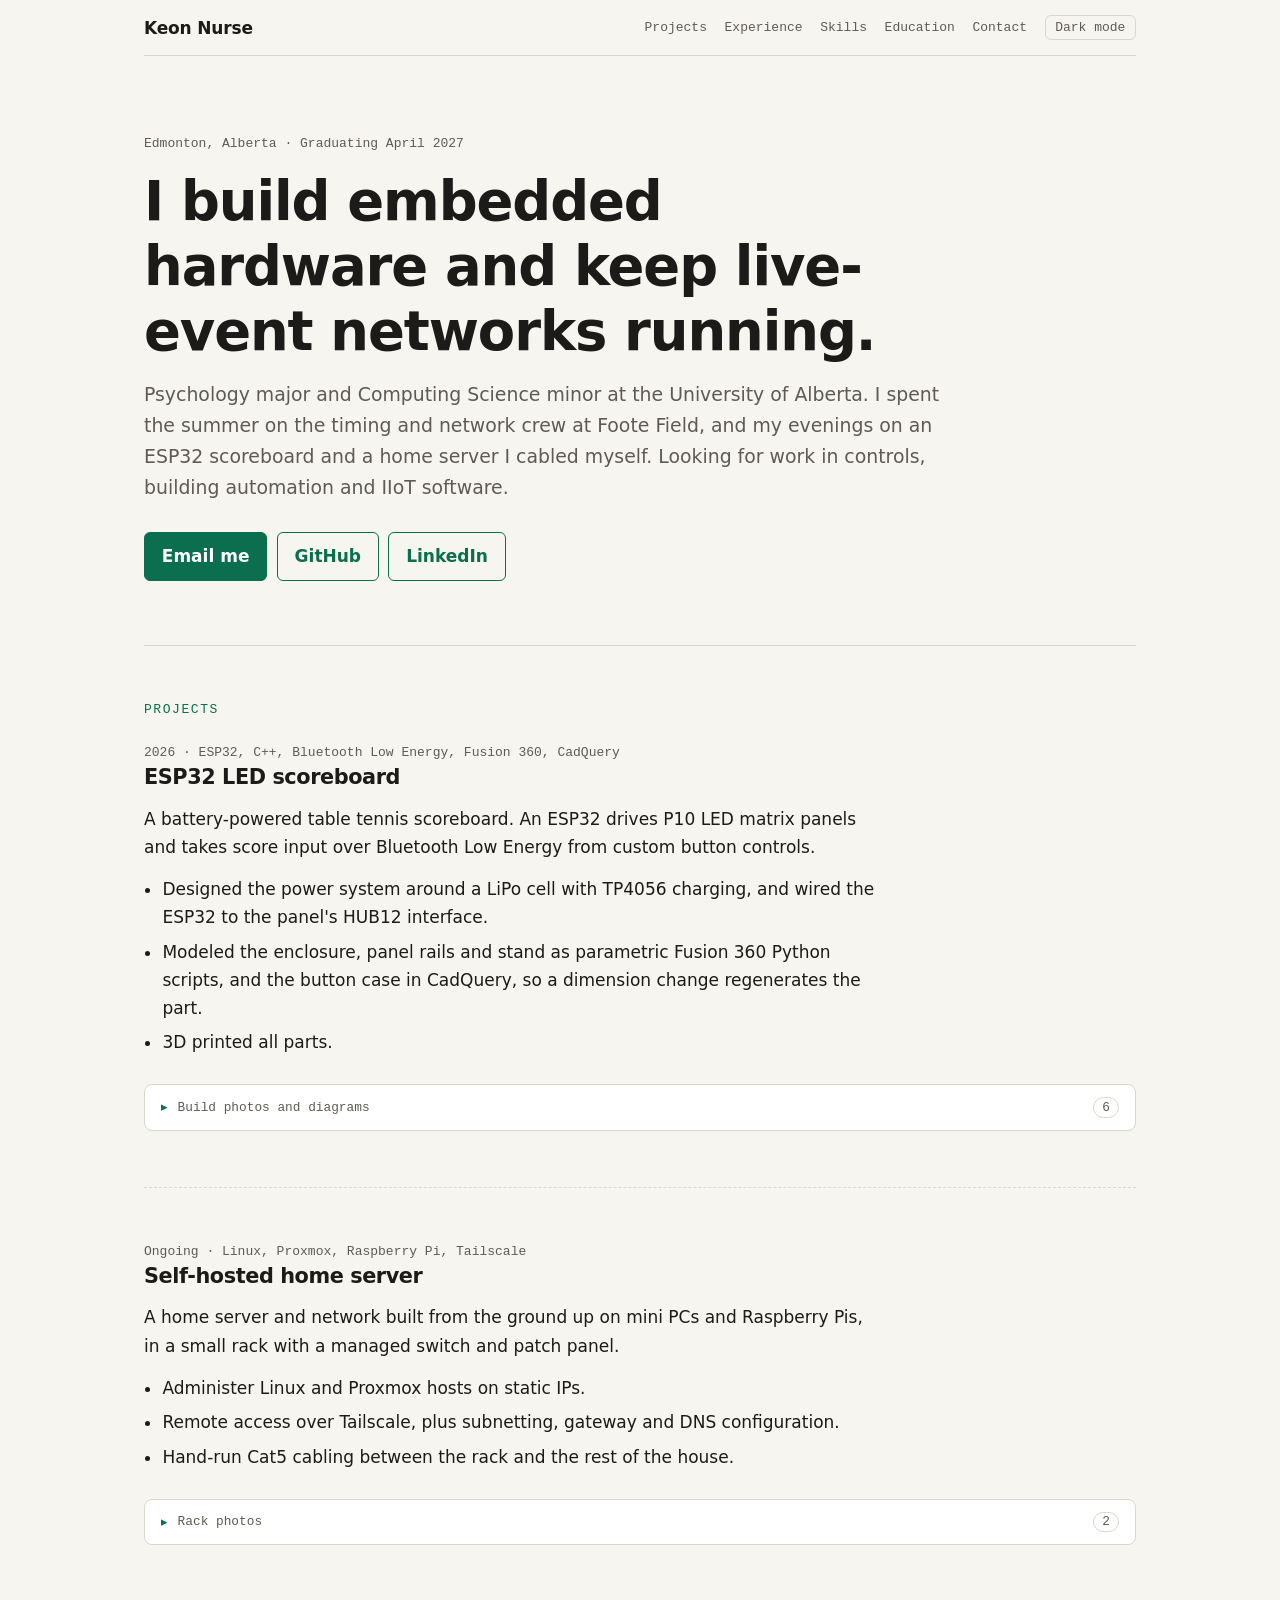
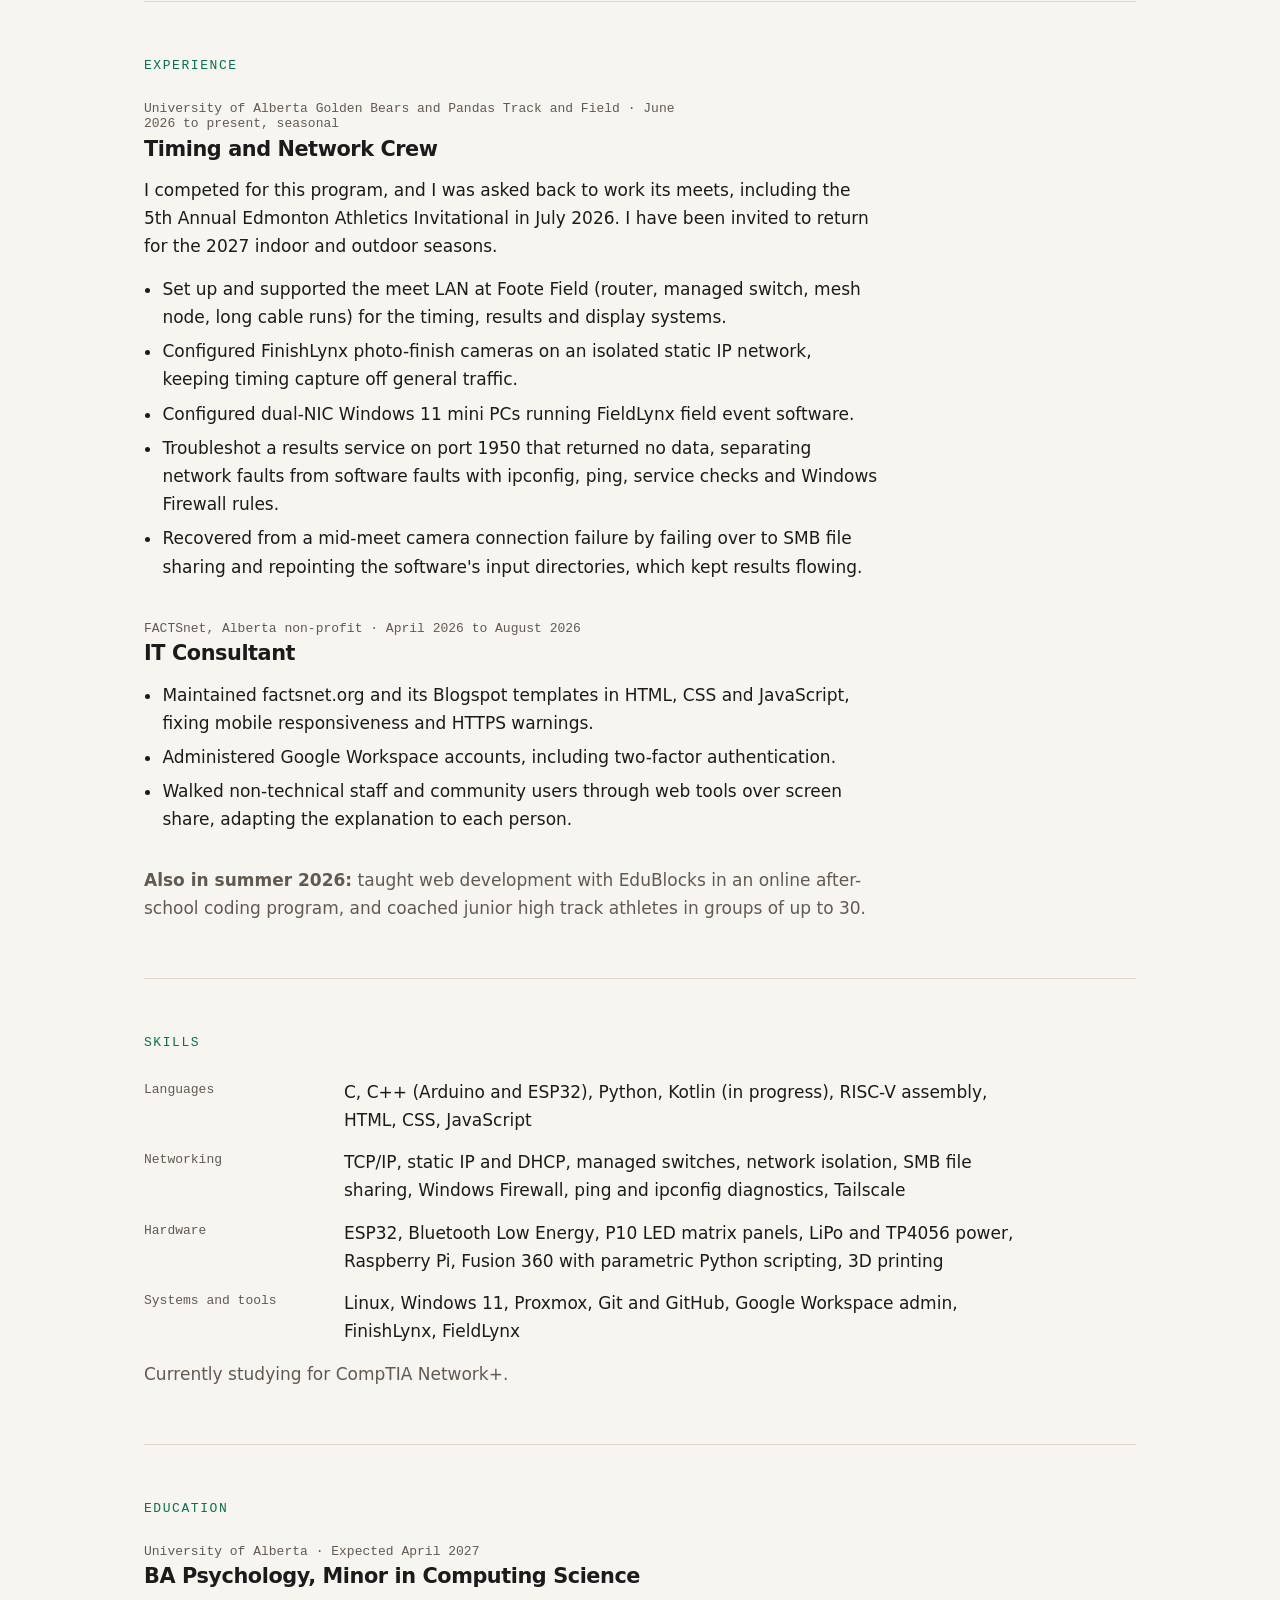
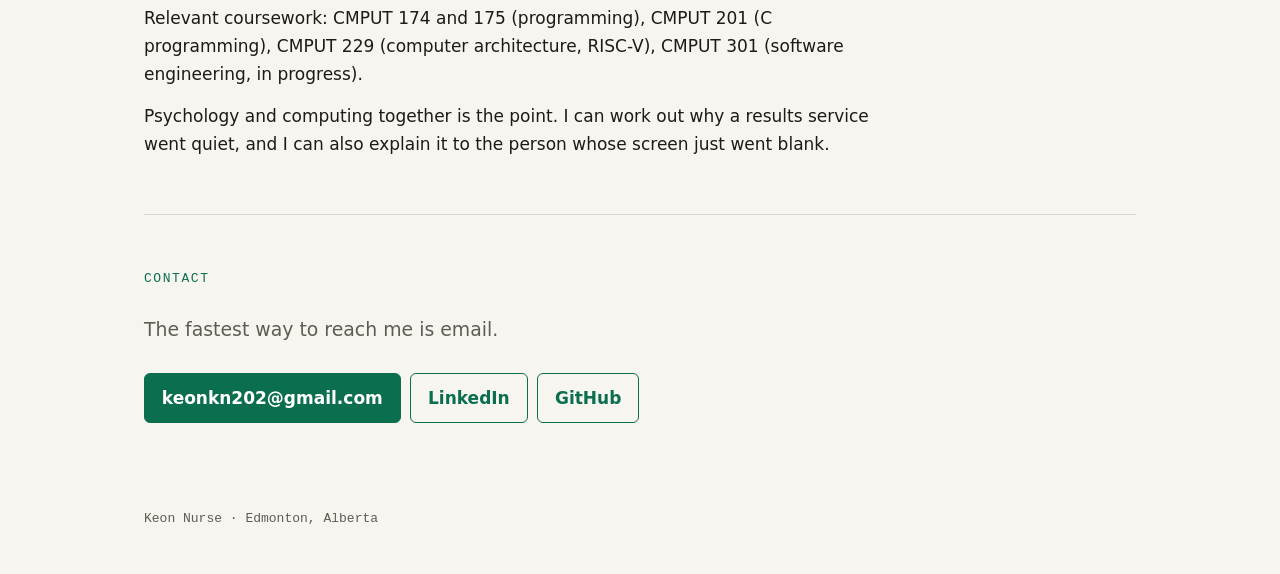
==== index.html @ 0e8ef592 "New style" ====
<!DOCTYPE html>
<html lang="en">
<head>
<meta charset="utf-8">
<meta name="viewport" content="width=device-width, initial-scale=1">
<title>Keon Nurse | Embedded hardware and networks</title>
<meta name="description" content="Keon Nurse, Psychology and Computing Science student at the University of Alberta. Embedded hardware, live-event networks, and a home server built from the cable up.">
<link rel="stylesheet" href="style.css">
<script src="script.js" defer></script>
</head>
<body>

<header class="top">
  <a class="brand" href="#home">Keon Nurse</a>
  <nav aria-label="Sections">
    <a href="#projects">Projects</a>
    <a href="#experience">Experience</a>
    <a href="#skills">Skills</a>
    <a href="#education">Education</a>
    <a href="#contact">Contact</a>
    <button id="theme" class="theme-toggle" type="button" hidden>Dark mode</button>
  </nav>
</header>

<main>

<section class="hero" id="home">
  <p class="eyebrow">Edmonton, Alberta · Graduating April 2027</p>
  <h1>I build embedded hardware and keep live-event networks running.</h1>
  <p class="lede">Psychology major and Computing Science minor at the University of Alberta. I spent the summer on the timing and network crew at Foote Field, and my evenings on an ESP32 scoreboard and a home server I cabled myself. Looking for work in controls, building automation and IIoT software.</p>
  <p class="actions">
    <a class="button" href="mailto:keonkn202@gmail.com">Email me</a>
    <a class="button ghost" href="https://github.com/Keonnurse">GitHub</a>
    <a class="button ghost" href="https://www.linkedin.com/in/keon-nurse-408076304/">LinkedIn</a>
  </p>
</section>

<section id="projects">
  <h2>Projects</h2>

  <article class="project">
    <div class="project-text">
      <p class="meta">2026 · ESP32, C++, Bluetooth Low Energy, Fusion 360, CadQuery</p>
      <h3>ESP32 LED scoreboard</h3>
      <p>A battery-powered table tennis scoreboard. An ESP32 drives P10 LED matrix panels and takes score input over Bluetooth Low Energy from custom button controls.</p>
      <ul>
        <li>Designed the power system around a LiPo cell with TP4056 charging, and wired the ESP32 to the panel's HUB12 interface.</li>
        <li>Modeled the enclosure, panel rails and stand as parametric Fusion 360 Python scripts, and the button case in CadQuery, so a dimension change regenerates the part.</li>
        <li>3D printed all parts.</li>
      </ul>
    </div>
    <details class="gallery">
      <summary>Build photos and diagrams <span class="count">6</span></summary>
      <div class="shots three">
        <figure>
          <img src="images/scoreboard-desk.jpg" alt="The finished scoreboard on a desk next to a player button" loading="lazy">
          <figcaption>On the desk with a player button</figcaption>
        </figure>
        <figure>
          <img src="images/scoreboard-panel-photo.jpg" alt="ESP32 wired to the back of the P10 panel in its printed frame" loading="lazy">
          <figcaption>ESP32 wired to the panel</figcaption>
        </figure>
        <figure>
          <img src="images/scoreboard-button-wiring.jpg" alt="Player button electronics: ESP32, TP4056 charger and LiPo cell" loading="lazy">
          <figcaption>Button electronics on the bench</figcaption>
        </figure>
        <figure>
          <img src="images/scoreboard-power-system.png" alt="Power diagram: USB-C into a TP4056 charger, LiPo cell, and ESP32" loading="lazy">
          <figcaption>Power system</figcaption>
        </figure>
        <figure>
          <img src="images/scoreboard-panel-wiring.png" alt="Pin map from the ESP32 dev board to the P10 panel's HUB12 pads" loading="lazy">
          <figcaption>ESP32 to panel pin map</figcaption>
        </figure>
        <figure>
          <img src="images/scoreboard-enclosure-cad.png" alt="Fusion 360 model of the scoreboard enclosure frame" loading="lazy">
          <figcaption>Enclosure frame in Fusion 360</figcaption>
        </figure>
      </div>
    </details>
  </article>

  <article class="project">
    <div class="project-text">
      <p class="meta">Ongoing · Linux, Proxmox, Raspberry Pi, Tailscale</p>
      <h3>Self-hosted home server</h3>
      <p>A home server and network built from the ground up on mini PCs and Raspberry Pis, in a small rack with a managed switch and patch panel.</p>
      <ul>
        <li>Administer Linux and Proxmox hosts on static IPs.</li>
        <li>Remote access over Tailscale, plus subnetting, gateway and DNS configuration.</li>
        <li>Hand-run Cat5 cabling between the rack and the rest of the house.</li>
      </ul>
    </div>
    <details class="gallery">
      <summary>Rack photos <span class="count">2</span></summary>
      <div class="shots two">
        <figure>
          <img src="images/homelab-rack-front.jpg" alt="Front of a small server rack with a patch panel, managed switch and mini PC, and a laptop on top showing Proxmox" loading="lazy">
          <figcaption>Front: patch panel, switch, mini PC</figcaption>
        </figure>
        <figure>
          <img src="images/homelab-rack-rear.jpg" alt="Rear of the rack showing the punched-down patch panel and cable runs" loading="lazy">
          <figcaption>Rear: punch-down and cable runs</figcaption>
        </figure>
      </div>
    </details>
  </article>
</section>

<section id="experience">
  <h2>Experience</h2>

  <article class="role">
    <header>
      <h3>Timing and Network Crew</h3>
      <p class="meta">University of Alberta Golden Bears and Pandas Track and Field · June 2026 to present, seasonal</p>
    </header>
    <p>I competed for this program, and I was asked back to work its meets, including the 5th Annual Edmonton Athletics Invitational in July 2026. I have been invited to return for the 2027 indoor and outdoor seasons.</p>
    <ul>
      <li>Set up and supported the meet LAN at Foote Field (router, managed switch, mesh node, long cable runs) for the timing, results and display systems.</li>
      <li>Configured FinishLynx photo-finish cameras on an isolated static IP network, keeping timing capture off general traffic.</li>
      <li>Configured dual-NIC Windows 11 mini PCs running FieldLynx field event software.</li>
      <li>Troubleshot a results service on port 1950 that returned no data, separating network faults from software faults with ipconfig, ping, service checks and Windows Firewall rules.</li>
      <li>Recovered from a mid-meet camera connection failure by failing over to SMB file sharing and repointing the software's input directories, which kept results flowing.</li>
    </ul>
  </article>

  <article class="role">
    <header>
      <h3>IT Consultant</h3>
      <p class="meta">FACTSnet, Alberta non-profit · April 2026 to August 2026</p>
    </header>
    <ul>
      <li>Maintained factsnet.org and its Blogspot templates in HTML, CSS and JavaScript, fixing mobile responsiveness and HTTPS warnings.</li>
      <li>Administered Google Workspace accounts, including two-factor authentication.</li>
      <li>Walked non-technical staff and community users through web tools over screen share, adapting the explanation to each person.</li>
    </ul>
  </article>

  <p class="also"><strong>Also in summer 2026:</strong> taught web development with EduBlocks in an online after-school coding program, and coached junior high track athletes in groups of up to 30.</p>
</section>

<section id="skills">
  <h2>Skills</h2>
  <dl class="skills">
    <dt>Languages</dt>
    <dd>C, C++ (Arduino and ESP32), Python, Kotlin (in progress), RISC-V assembly, HTML, CSS, JavaScript</dd>
    <dt>Networking</dt>
    <dd>TCP/IP, static IP and DHCP, managed switches, network isolation, SMB file sharing, Windows Firewall, ping and ipconfig diagnostics, Tailscale</dd>
    <dt>Hardware</dt>
    <dd>ESP32, Bluetooth Low Energy, P10 LED matrix panels, LiPo and TP4056 power, Raspberry Pi, Fusion 360 with parametric Python scripting, 3D printing</dd>
    <dt>Systems and tools</dt>
    <dd>Linux, Windows 11, Proxmox, Git and GitHub, Google Workspace admin, FinishLynx, FieldLynx</dd>
  </dl>
  <p class="note">Currently studying for CompTIA Network+.</p>
</section>

<section id="education">
  <h2>Education</h2>
  <article class="role">
    <header>
      <h3>BA Psychology, Minor in Computing Science</h3>
      <p class="meta">University of Alberta · Expected April 2027</p>
    </header>
    <p>Relevant coursework: CMPUT 174 and 175 (programming), CMPUT 201 (C programming), CMPUT 229 (computer architecture, RISC-V), CMPUT 301 (software engineering, in progress).</p>
    <p>Psychology and computing together is the point. I can work out why a results service went quiet, and I can also explain it to the person whose screen just went blank.</p>
  </article>
</section>

<section id="contact">
  <h2>Contact</h2>
  <p class="lede">The fastest way to reach me is email.</p>
  <p class="actions">
    <a class="button" href="mailto:keonkn202@gmail.com">keonkn202@gmail.com</a>
    <a class="button ghost" href="https://www.linkedin.com/in/keon-nurse-408076304/">LinkedIn</a>
    <a class="button ghost" href="https://github.com/Keonnurse">GitHub</a>
  </p>
</section>

</main>

<footer>
  <p>Keon Nurse · Edmonton, Alberta</p>
</footer>

<dialog id="zoom" aria-label="Enlarged image">
  <img src="" alt="">
  <form method="dialog"><button>Close</button></form>
</dialog>

</body>
</html>
---- style.css ----
/* Keon Nurse, personal site. One page, no build step, no JavaScript. */

:root {
  --bg: #f7f5f0;
  --surface: #ffffff;
  --text: #1c1b19;
  --muted: #5f5b53;
  --line: #dcd7cc;
  --accent: #0b6e4f;      /* LED green, darkened for contrast on light */
  --accent-text: #ffffff;
  --mono: ui-monospace, "Cascadia Code", "SF Mono", Menlo, Consolas, monospace;
  --sans: system-ui, -apple-system, "Segoe UI", Roboto, Helvetica, Arial, sans-serif;
  --measure: 68ch;
}

/* Dark values. Used when the system is dark, unless the visitor chose light with the toggle. */
@media (prefers-color-scheme: dark) {
  :root:not([data-theme="light"]) {
    --bg: #121412;
    --surface: #1b1e1b;
    --text: #ecebe6;
    --muted: #a5a39b;
    --line: #2e322e;
    --accent: #4ade80;
    --accent-text: #08130c;
  }
}
/* Same values again, for a visitor who chose dark on a light system. */
:root[data-theme="dark"] {
  --bg: #121412;
  --surface: #1b1e1b;
  --text: #ecebe6;
  --muted: #a5a39b;
  --line: #2e322e;
  --accent: #4ade80;
  --accent-text: #08130c;
}

* { box-sizing: border-box; }

html { scroll-behavior: smooth; scroll-padding-top: 4.5rem; }

body {
  margin: 0;
  background: var(--bg);
  color: var(--text);
  font: 1.0625rem/1.65 var(--sans);
  -webkit-text-size-adjust: 100%;
}

main, .top, footer {
  width: min(100% - 2.5rem, 62rem);
  margin-inline: auto;
}

a { color: var(--accent); text-underline-offset: 0.18em; }
a:focus-visible { outline: 2px solid var(--accent); outline-offset: 3px; border-radius: 3px; }

/* Top bar */
.top {
  position: sticky;
  top: 0;
  z-index: 10;
  display: flex;
  flex-wrap: wrap;
  align-items: center;
  justify-content: space-between;
  gap: 0.5rem 1.5rem;
  padding: 0.85rem 0;
  background: var(--bg);
  border-bottom: 1px solid var(--line);
}
.brand { font-weight: 700; color: var(--text); text-decoration: none; letter-spacing: -0.01em; }
.top nav { display: flex; flex-wrap: wrap; gap: 0.25rem 1.1rem; }
.top nav a { font: 0.8125rem var(--mono); color: var(--muted); text-decoration: none; }
.top nav a:hover, .top nav a[aria-current="true"] { color: var(--accent); }
.top nav { align-items: center; }
.theme-toggle {
  font: 0.8125rem var(--mono);
  color: var(--muted);
  background: transparent;
  border: 1px solid var(--line);
  border-radius: 6px;
  padding: 0.25rem 0.6rem;
  cursor: pointer;
}
.theme-toggle:hover { color: var(--accent); border-color: var(--accent); }
.theme-toggle:focus-visible { outline: 2px solid var(--accent); outline-offset: 3px; }

/* Sections */
section { padding: 3.5rem 0; border-bottom: 1px solid var(--line); }
section:last-of-type { border-bottom: 0; }

h1, h2, h3 { line-height: 1.2; letter-spacing: -0.02em; margin: 0; text-wrap: balance; }
h1 { font-size: clamp(2rem, 5.2vw, 3.4rem); max-width: 20ch; }
h2 {
  font: 0.8125rem var(--mono);
  text-transform: uppercase;
  letter-spacing: 0.12em;
  color: var(--accent);
  margin-bottom: 1.75rem;
}
h3 { font-size: 1.3rem; }

p, ul, dl { margin: 0.9rem 0 0; max-width: var(--measure); }
ul { padding-left: 1.15rem; }
li + li { margin-top: 0.4rem; }

.eyebrow, .meta { font: 0.8125rem var(--mono); color: var(--muted); }
.eyebrow { margin: 0 0 1.1rem; }
.meta { margin: 0 0 0.35rem; }
.lede { font-size: 1.18rem; color: var(--muted); }
.note, .also { color: var(--muted); }
.also { margin-top: 2rem; }

.hero { padding: 5rem 0 4rem; }

/* Buttons */
.actions { display: flex; flex-wrap: wrap; gap: 0.6rem; margin-top: 1.75rem; max-width: none; }
.button {
  display: inline-block;
  padding: 0.6rem 1.05rem;
  border: 1px solid var(--accent);
  border-radius: 6px;
  background: var(--accent);
  color: var(--accent-text);
  font-weight: 600;
  text-decoration: none;
  overflow-wrap: anywhere;
}
.button.ghost { background: transparent; color: var(--accent); }
.button:hover { filter: brightness(1.08); }

/* Projects */
.project + .project { margin-top: 3.5rem; padding-top: 3.5rem; border-top: 1px dashed var(--line); }
.shots { display: grid; gap: 1rem; margin-top: 1.75rem; }
.shots.three { grid-template-columns: repeat(auto-fit, minmax(15rem, 1fr)); }
.shots.two { grid-template-columns: repeat(auto-fit, minmax(14rem, 22rem)); }
figure {
  margin: 0;
  background: var(--surface);
  border: 1px solid var(--line);
  border-radius: 8px;
  overflow: hidden;
}
figure img { display: block; width: 100%; height: 15rem; object-fit: cover; background: #17181c; }
.shots.three figure img { object-fit: contain; }
.shots.two figure img { height: 26rem; }
figcaption { padding: 0.55rem 0.8rem; font: 0.78rem var(--mono); color: var(--muted); border-top: 1px solid var(--line); }

/* Click to enlarge, only when script.js is running */
.js .shots img { cursor: zoom-in; }
.js .shots img:focus-visible { outline: 2px solid var(--accent); outline-offset: -2px; }
#zoom {
  border: 0;
  padding: 0;
  background: transparent;
  max-width: min(96vw, 72rem);
  max-height: 94vh;
}
#zoom::backdrop { background: rgb(0 0 0 / 0.82); }
#zoom img { display: block; max-width: 100%; max-height: 84vh; margin-inline: auto; border-radius: 6px; }
#zoom form { text-align: center; margin-top: 0.75rem; }
#zoom button {
  font: 0.8125rem var(--mono);
  color: #fff;
  background: transparent;
  border: 1px solid #ffffff80;
  border-radius: 6px;
  padding: 0.4rem 0.9rem;
  cursor: pointer;
}

/* Experience and education */
.role + .role { margin-top: 2.5rem; }
.role header { display: flex; flex-direction: column-reverse; }

/* Skills */
.skills { display: grid; grid-template-columns: minmax(8rem, 11rem) 1fr; gap: 0.9rem 1.5rem; max-width: 56rem; }
.skills dt { font: 0.8125rem/1.9 var(--mono); color: var(--muted); }
.skills dd { margin: 0; }

footer { padding: 2rem 0 3rem; color: var(--muted); font: 0.8125rem var(--mono); }
footer p { margin: 0; }

@media (max-width: 34rem) {
  .skills { grid-template-columns: 1fr; gap: 0.15rem; }
  .skills dd { margin-bottom: 0.9rem; }
  .hero { padding: 3rem 0 2.5rem; }
  .shots.two figure img { height: 20rem; }
}

@media (prefers-reduced-motion: reduce) {
  html { scroll-behavior: auto; }
}

/* Printing gives a plain resume */
@media print {
  :root { --bg: #fff; --surface: #fff; --text: #000; --muted: #333; --line: #bbb; --accent: #000; }
  .top nav, .actions, .shots, #zoom { display: none; }
  .top { position: static; border: 0; }
  section, .hero { padding: 1rem 0; }
  body { font-size: 10.5pt; }
}
/* Collapsible photo galleries */
.gallery { margin-top: 1.75rem; border: 1px solid var(--line); border-radius: 8px; background: var(--surface); }
.gallery > summary {
  display: flex; align-items: center; gap: 0.6rem;
  padding: 0.75rem 1rem; cursor: pointer; list-style: none;
  font: 0.8rem var(--mono); color: var(--muted);
}
.gallery > summary::-webkit-details-marker { display: none; }
.gallery > summary::before { content: "▸"; color: var(--accent); transition: transform 0.2s; }
.gallery[open] > summary::before { transform: rotate(90deg); }
.gallery > summary:hover { color: var(--text); }
.gallery .count { margin-left: auto; padding: 0.1rem 0.5rem; border: 1px solid var(--line); border-radius: 999px; }
.gallery .shots { margin-top: 0; padding: 0 1rem 1rem; }
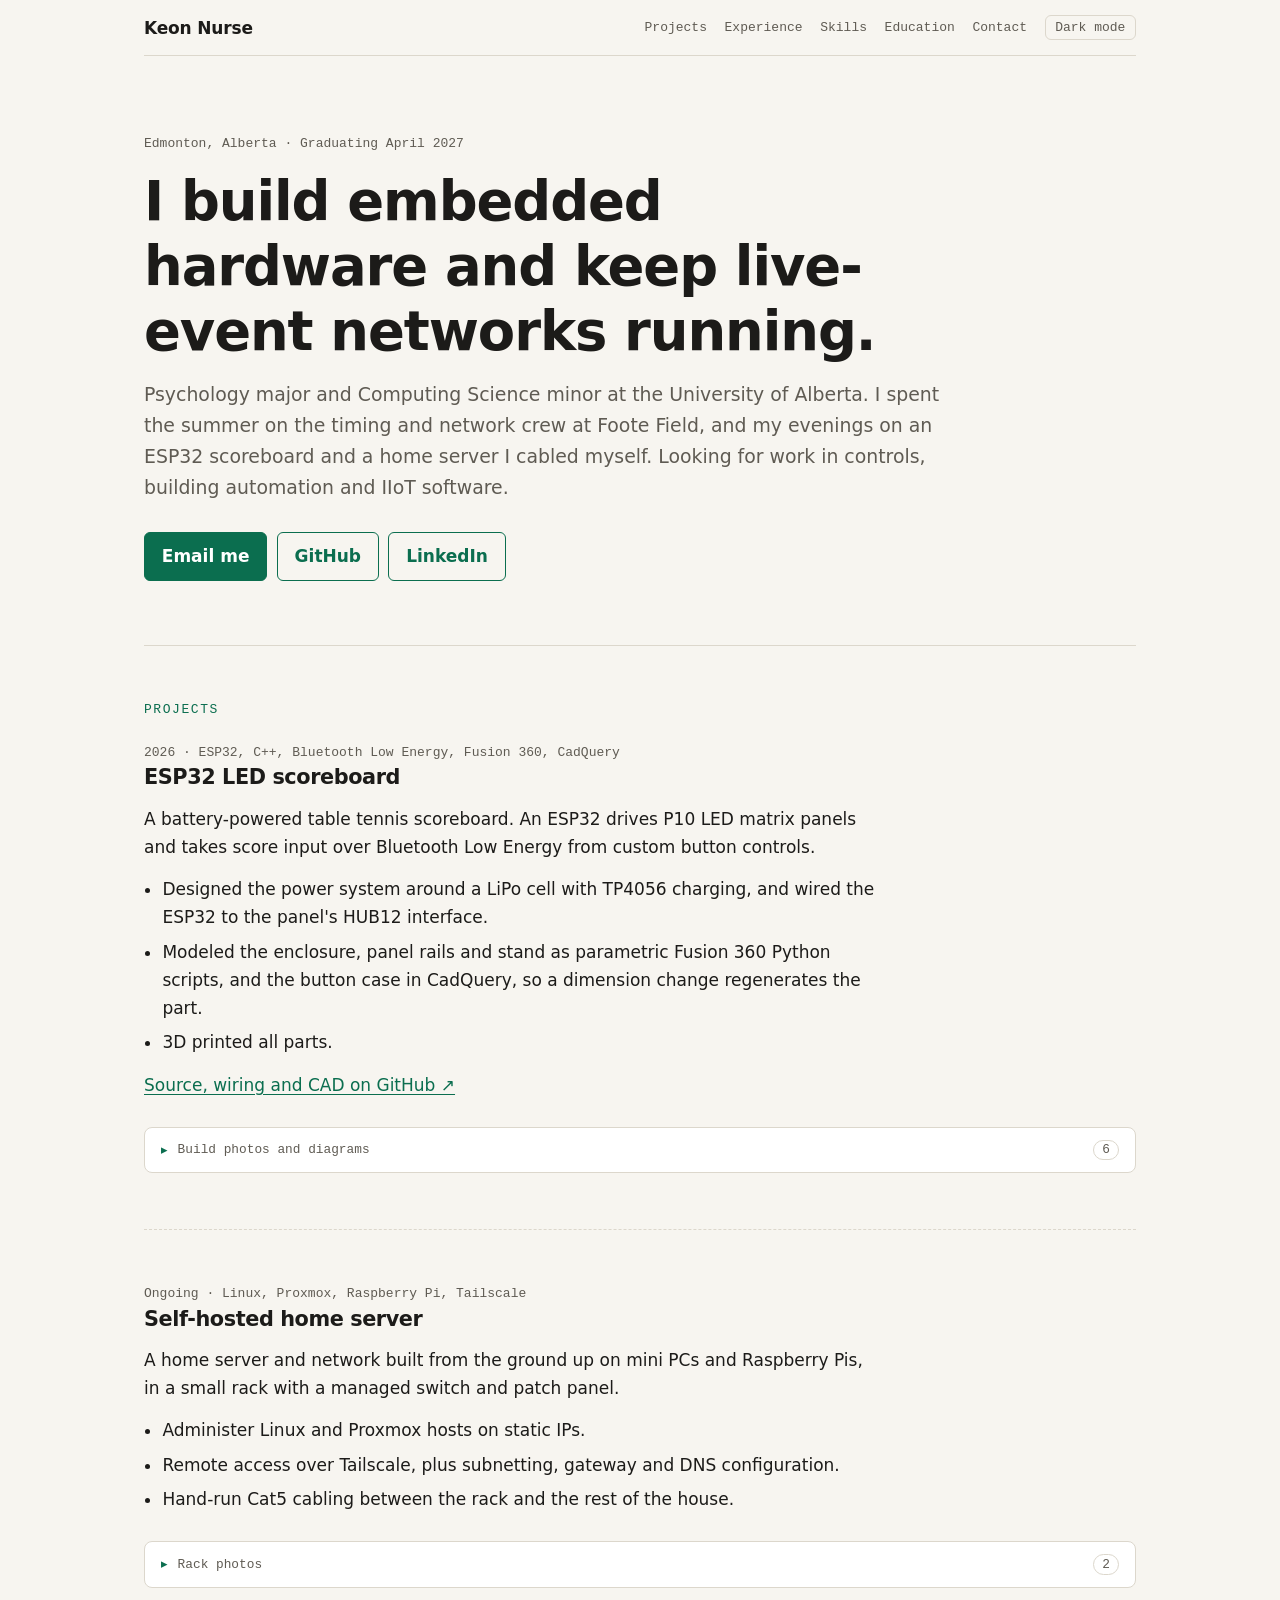
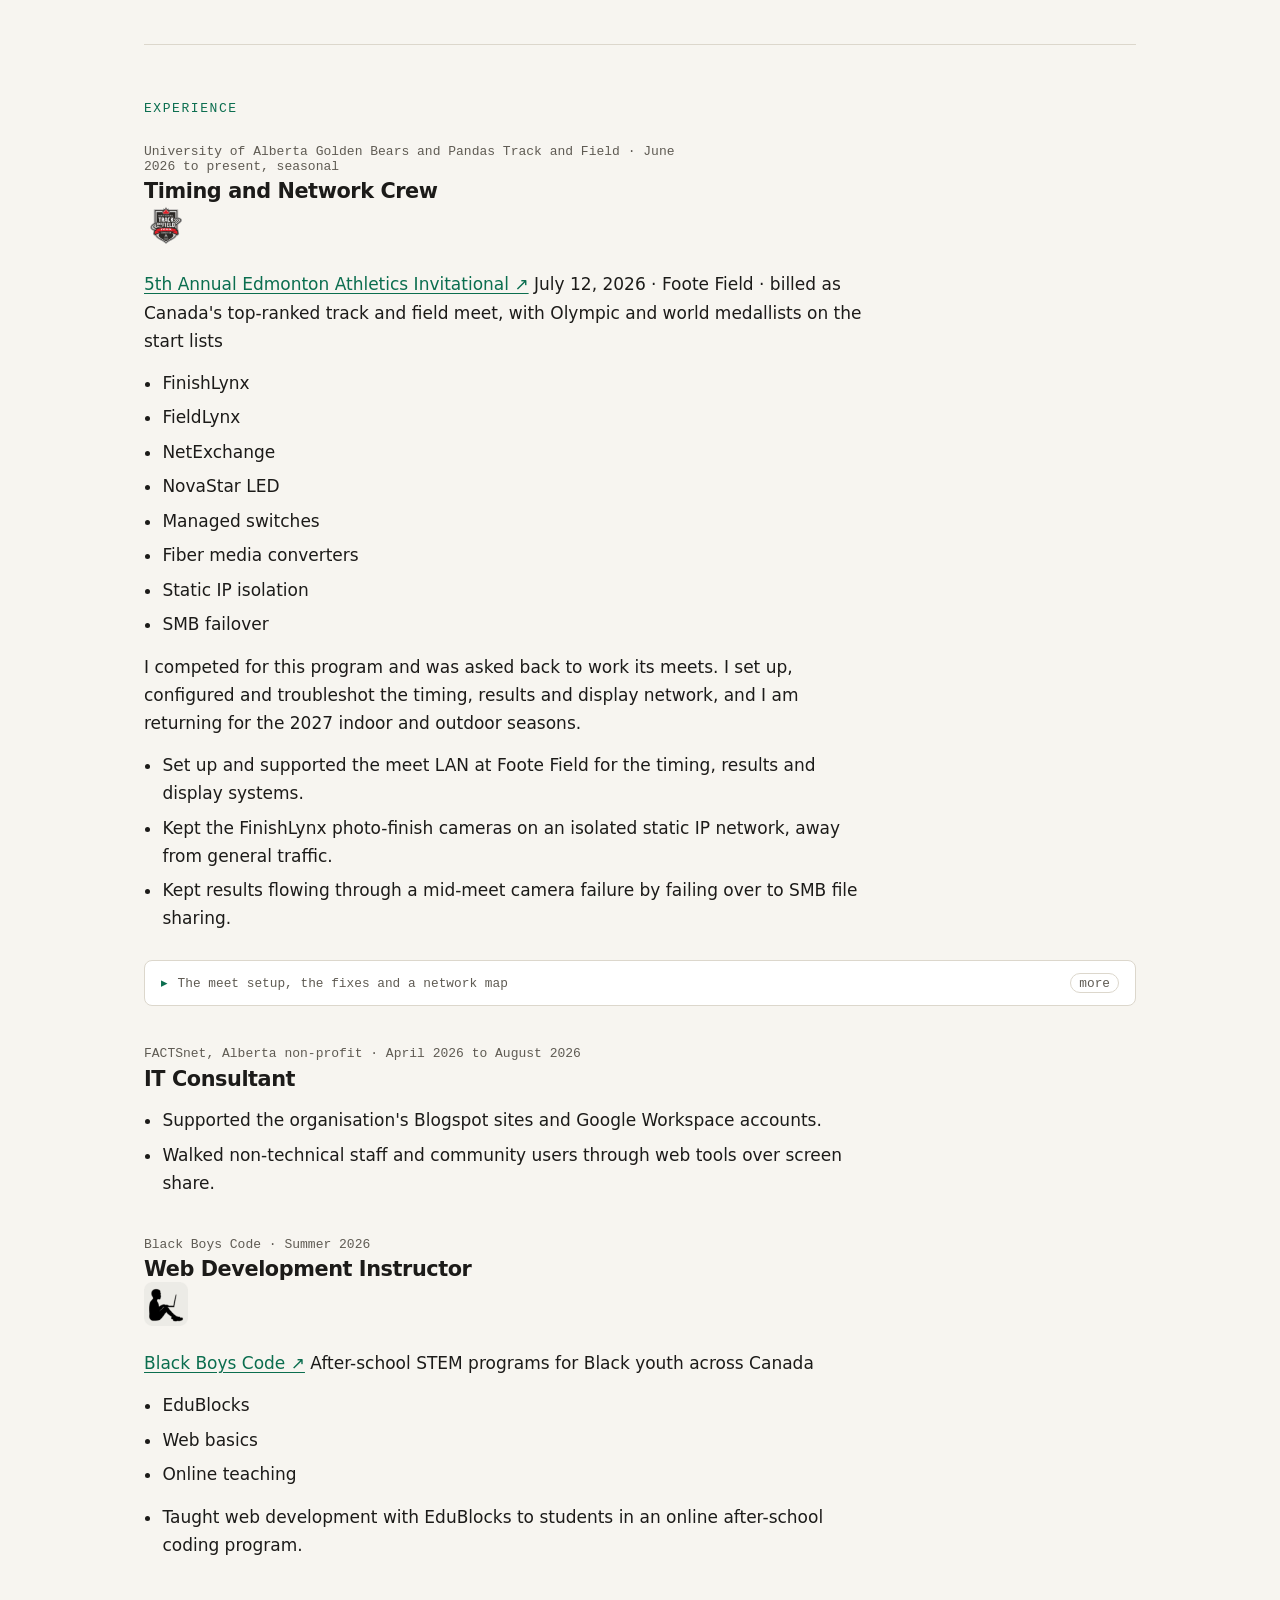
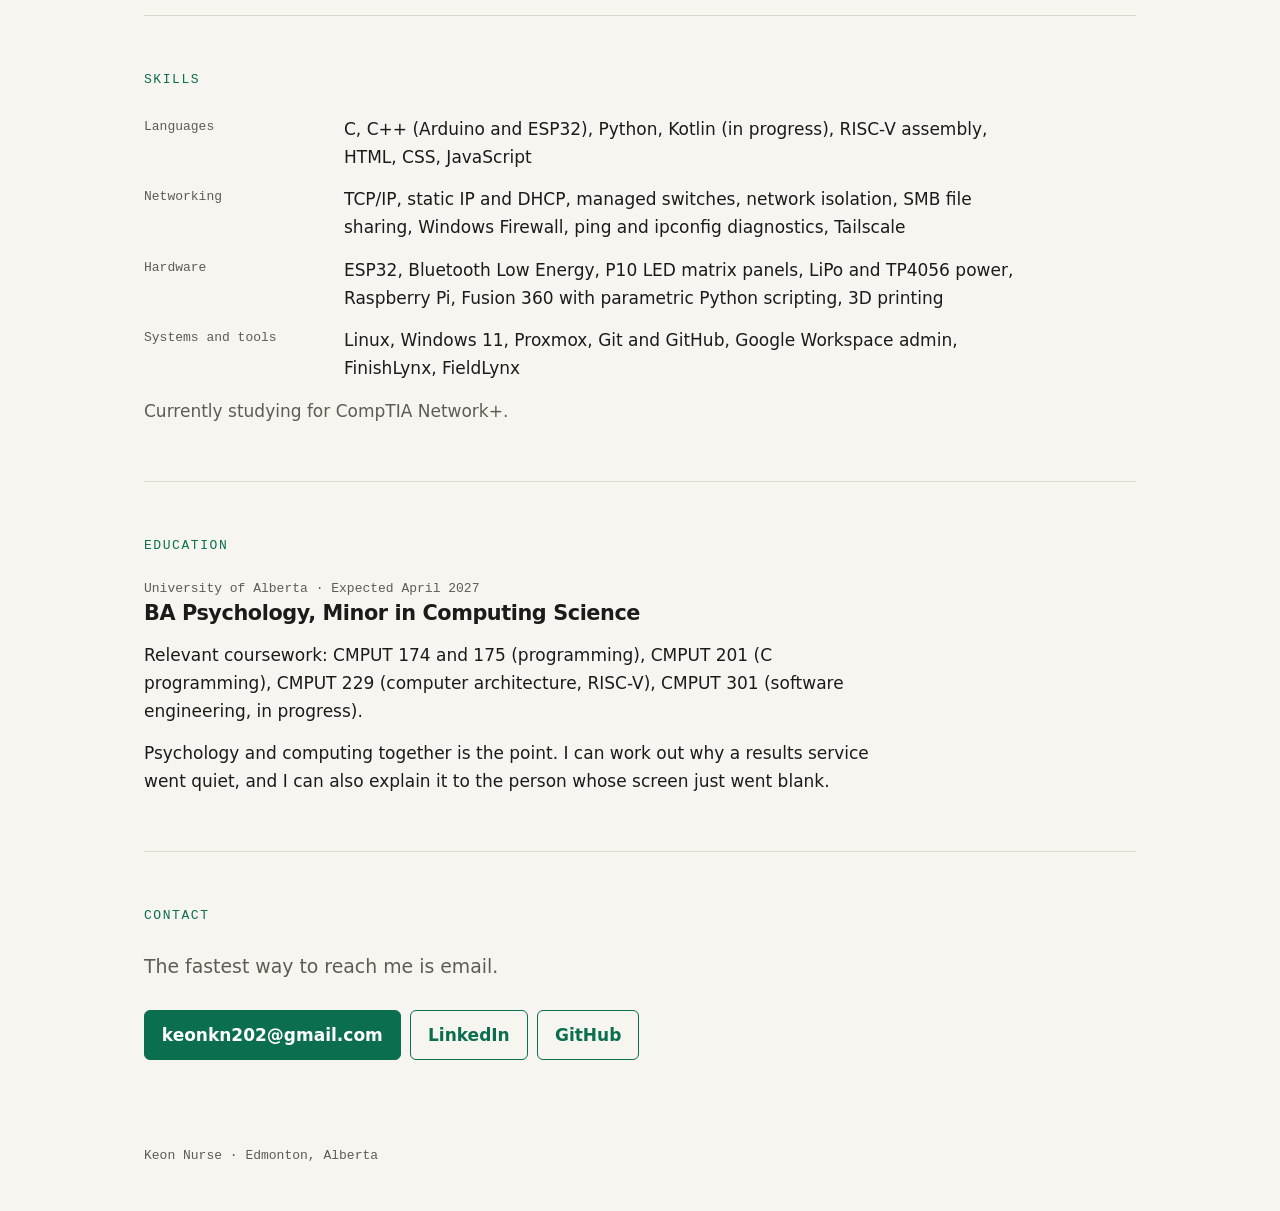
==== commit 3850ffc7: "Edit experience" ====
--- a/index.html
+++ b/index.html
@@ -48,6 +48,7 @@
         <li>Modeled the enclosure, panel rails and stand as parametric Fusion 360 Python scripts, and the button case in CadQuery, so a dimension change regenerates the part.</li>
         <li>3D printed all parts.</li>
       </ul>
+      <p class="links"><a href="https://github.com/Keonnurse/esp32-wireless-scoreboard" target="_blank" rel="noopener">Source, wiring and CAD on GitHub ↗</a></p>
     </div>
     <details class="gallery">
       <summary>Build photos and diagrams <span class="count">6</span></summary>
@@ -115,14 +116,39 @@
       <h3>Timing and Network Crew</h3>
       <p class="meta">University of Alberta Golden Bears and Pandas Track and Field · June 2026 to present, seasonal</p>
     </header>
-    <p>I competed for this program, and I was asked back to work its meets, including the 5th Annual Edmonton Athletics Invitational in July 2026. I have been invited to return for the 2027 indoor and outdoor seasons.</p>
+    <div class="event">
+      <img src="images/logo-edmonton-invitational.png" alt="" width="44" height="44">
+      <p><a href="https://yegtrackandfield.com/" target="_blank" rel="noopener">5th Annual Edmonton Athletics Invitational ↗</a>
+      <span>July 12, 2026 · Foote Field · billed as Canada's top-ranked track and field meet, with Olympic and world medallists on the start lists</span></p>
+    </div>
+    <ul class="chips" aria-label="Hands-on with">
+      <li>FinishLynx</li><li>FieldLynx</li><li>NetExchange</li><li>NovaStar LED</li><li>Managed switches</li><li>Fiber media converters</li><li>Static IP isolation</li><li>SMB failover</li>
+    </ul>
+    <p>I competed for this program and was asked back to work its meets. I set up, configured and troubleshot the timing, results and display network, and I am returning for the 2027 indoor and outdoor seasons.</p>
     <ul>
-      <li>Set up and supported the meet LAN at Foote Field (router, managed switch, mesh node, long cable runs) for the timing, results and display systems.</li>
-      <li>Configured FinishLynx photo-finish cameras on an isolated static IP network, keeping timing capture off general traffic.</li>
-      <li>Configured dual-NIC Windows 11 mini PCs running FieldLynx field event software.</li>
-      <li>Troubleshot a results service on port 1950 that returned no data, separating network faults from software faults with ipconfig, ping, service checks and Windows Firewall rules.</li>
-      <li>Recovered from a mid-meet camera connection failure by failing over to SMB file sharing and repointing the software's input directories, which kept results flowing.</li>
-    </ul>
+      <li>Set up and supported the meet LAN at Foote Field for the timing, results and display systems.</li>
+      <li>Kept the FinishLynx photo-finish cameras on an isolated static IP network, away from general traffic.</li>
+      <li>Kept results flowing through a mid-meet camera failure by failing over to SMB file sharing.</li>
+    </ul>
+    <details class="gallery">
+      <summary>The meet setup, the fixes and a network map <span class="count">more</span></summary>
+      <div class="more">
+        <ul>
+          <li>Configured dual-NIC Windows 11 mini PCs and tablets running FieldLynx for the field events.</li>
+          <li>Supported the NetExchange results pipeline that feeds the NovaStar LED scoreboard and live online results.</li>
+          <li>A results service on port 1950 returned no data. I split network faults from software faults with ipconfig, ping, service checks and Windows Firewall rules.</li>
+          <li>Cameras dropped mid-meet on a suspected address conflict. I failed over to a shared folder over SMB and repointed the software's input directories, so results kept flowing.</li>
+          <li>Traced an LED board power failure to an undersized supply and replaced it with a higher-wattage unit.</li>
+          <li>Wrote the crew's IT reference knowledge base, now on version 4, so every meet is repeatable.</li>
+        </ul>
+        <div class="shots one">
+          <figure>
+            <img src="images/meet-network-topology.png" alt="Simplified meet network: isolated photo-finish cameras and timing PC, field event stations on venue Wi-Fi, venue switching, results hub feeding the LED scoreboard, router feeding live online results" loading="lazy">
+            <figcaption>Simplified meet network, no addresses shown</figcaption>
+          </figure>
+        </div>
+      </div>
+    </details>
   </article>
 
   <article class="role">
@@ -131,13 +157,28 @@
       <p class="meta">FACTSnet, Alberta non-profit · April 2026 to August 2026</p>
     </header>
     <ul>
-      <li>Maintained factsnet.org and its Blogspot templates in HTML, CSS and JavaScript, fixing mobile responsiveness and HTTPS warnings.</li>
-      <li>Administered Google Workspace accounts, including two-factor authentication.</li>
-      <li>Walked non-technical staff and community users through web tools over screen share, adapting the explanation to each person.</li>
-    </ul>
-  </article>
-
-  <p class="also"><strong>Also in summer 2026:</strong> taught web development with EduBlocks in an online after-school coding program, and coached junior high track athletes in groups of up to 30.</p>
+      <li>Supported the organisation's Blogspot sites and Google Workspace accounts.</li>
+      <li>Walked non-technical staff and community users through web tools over screen share.</li>
+    </ul>
+  </article>
+
+  <article class="role">
+    <header>
+      <h3>Web Development Instructor</h3>
+      <p class="meta">Black Boys Code · Summer 2026</p>
+    </header>
+    <div class="event">
+      <img src="images/logo-black-boys-code.png" alt="" width="44" height="44">
+      <p><a href="https://blackboyscode.ca/" target="_blank" rel="noopener">Black Boys Code ↗</a>
+      <span>After-school STEM programs for Black youth across Canada</span></p>
+    </div>
+    <ul class="chips" aria-label="Hands-on with">
+      <li>EduBlocks</li><li>Web basics</li><li>Online teaching</li>
+    </ul>
+    <ul>
+      <li>Taught web development with EduBlocks to students in an online after-school coding program.</li>
+    </ul>
+  </article>
 </section>
 
 <section id="skills">
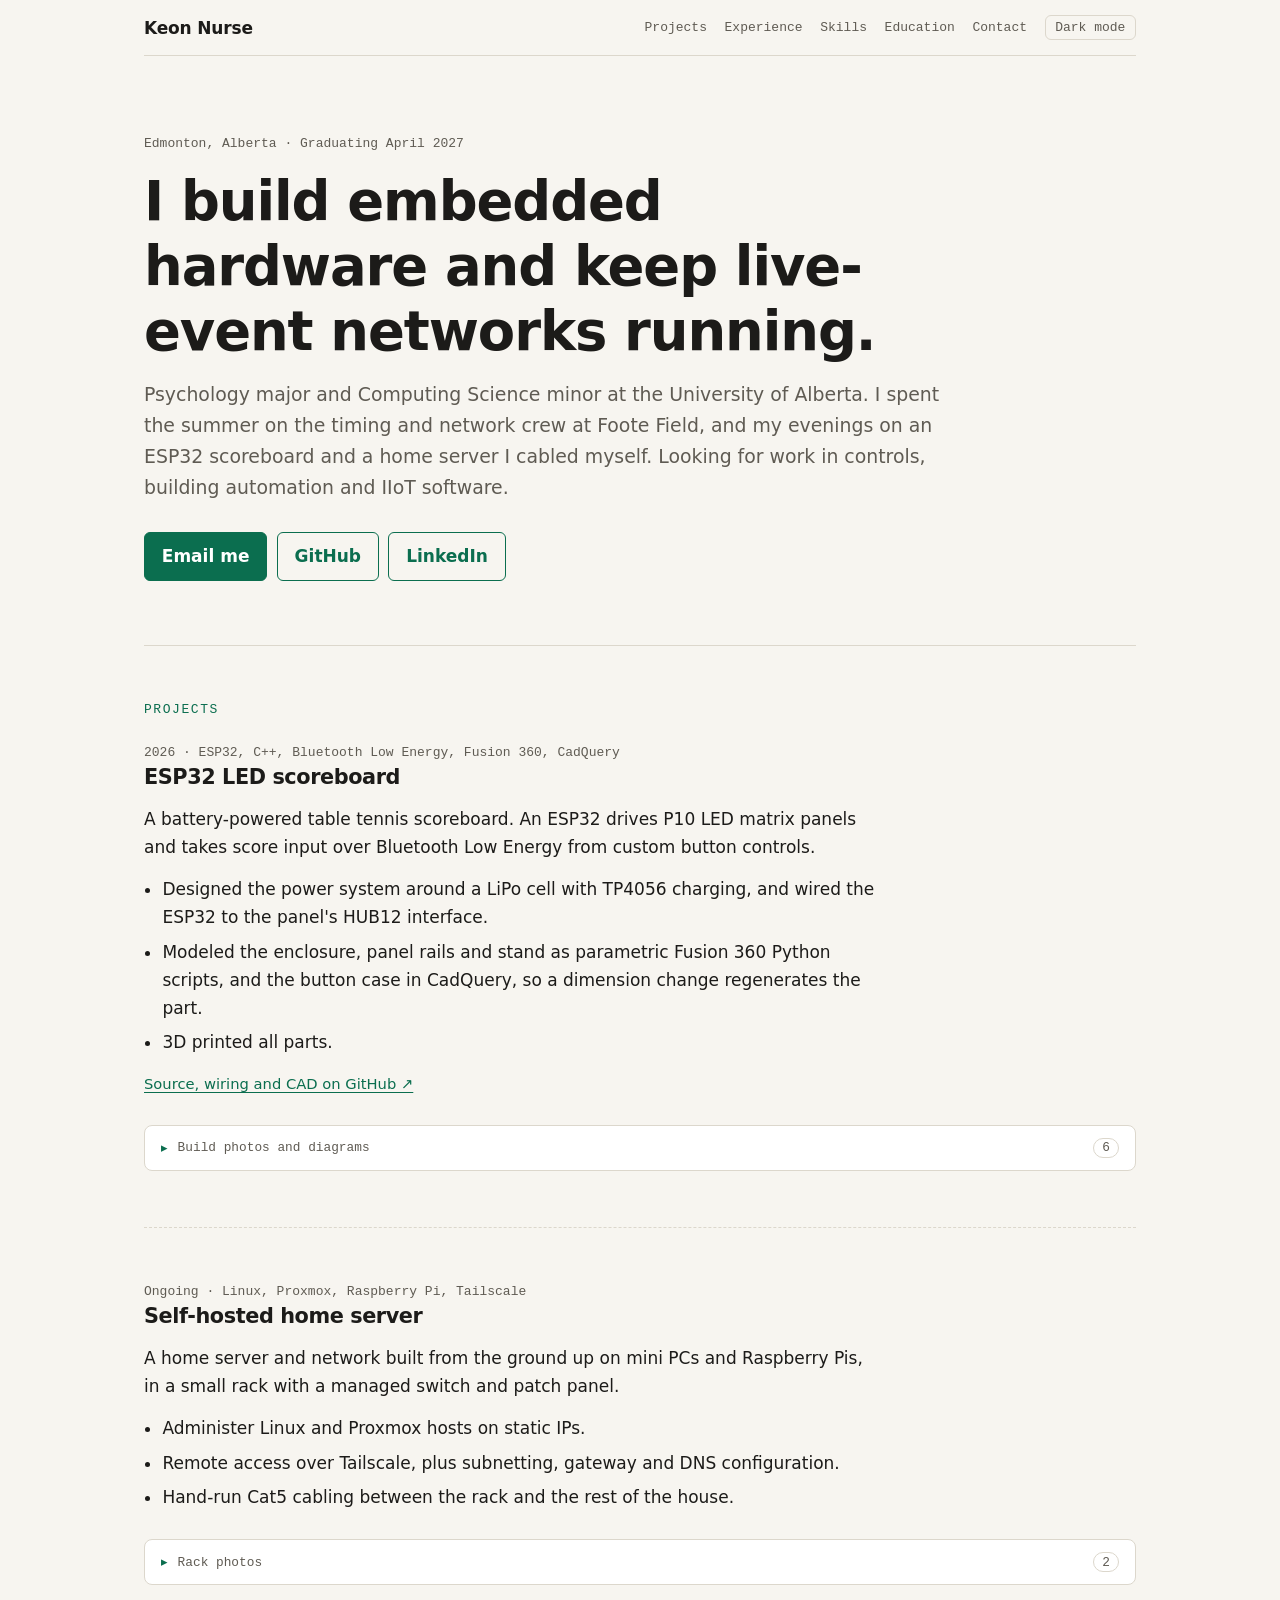
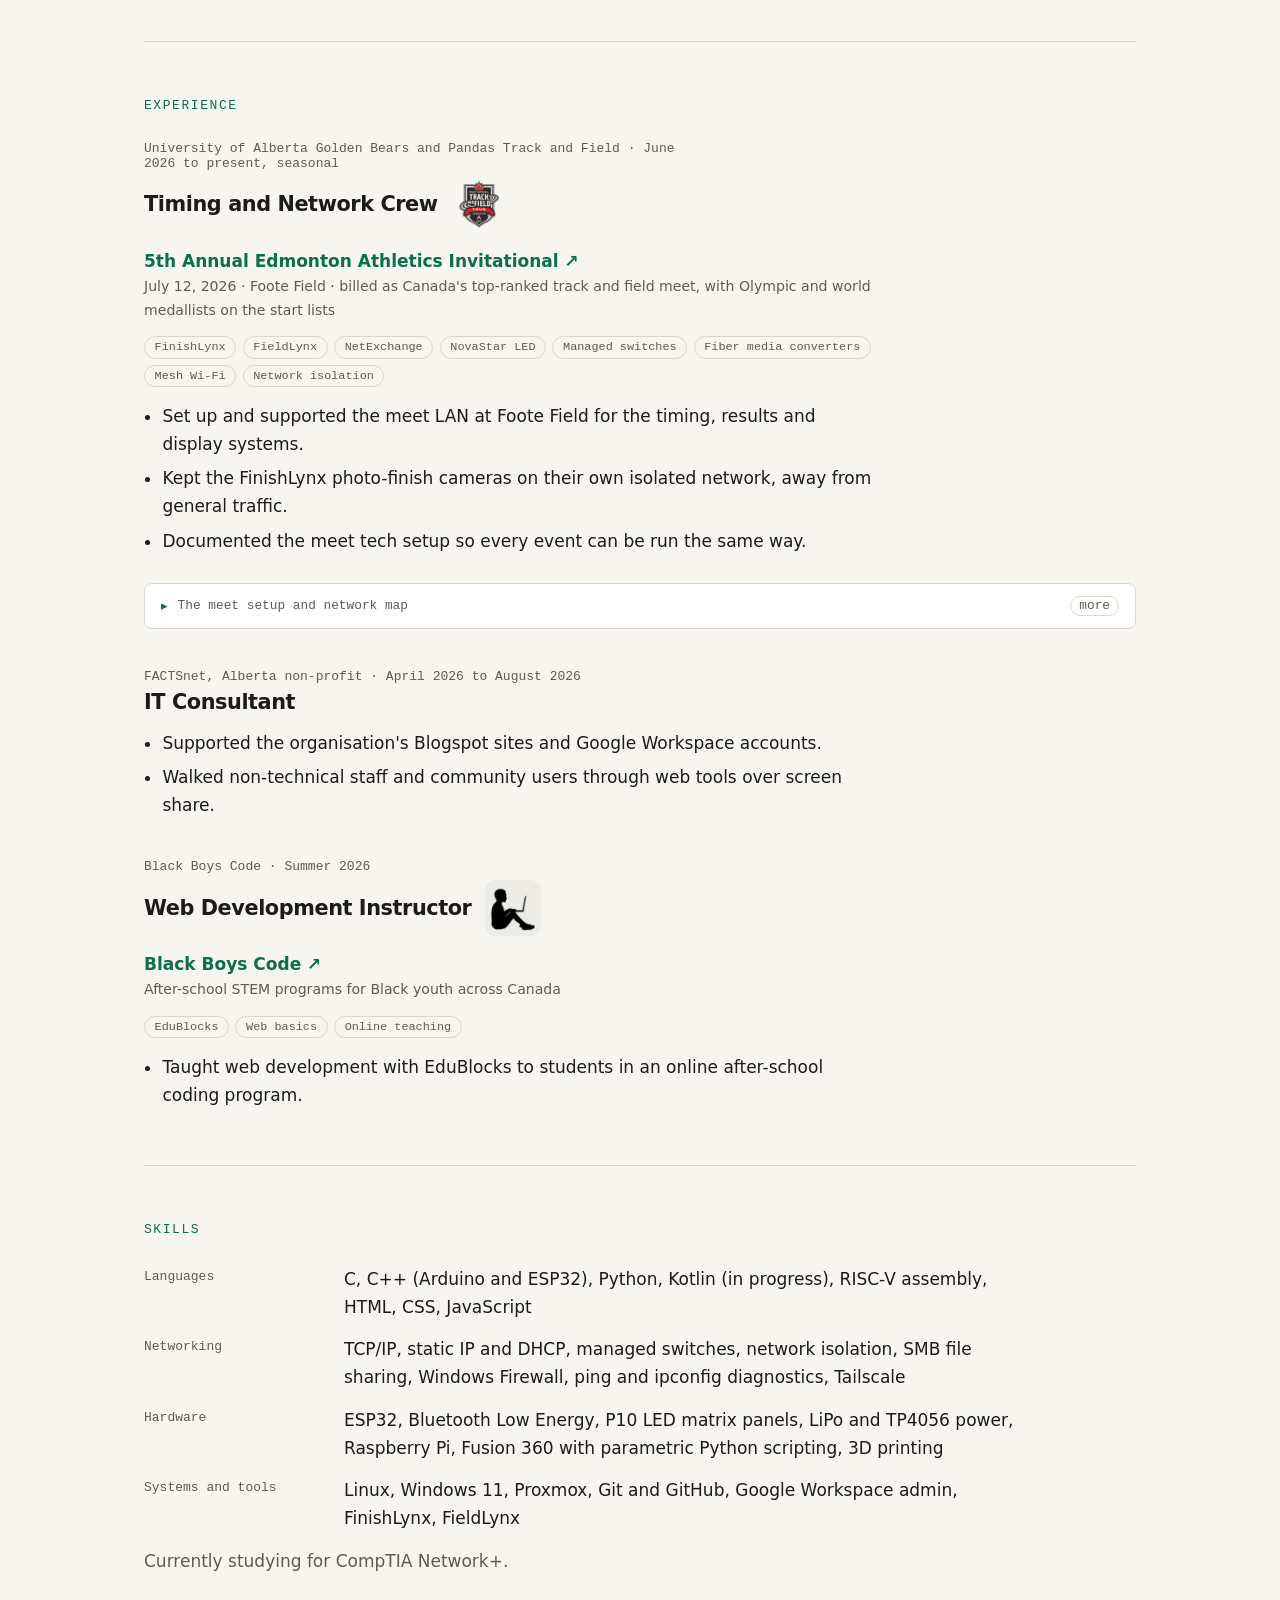
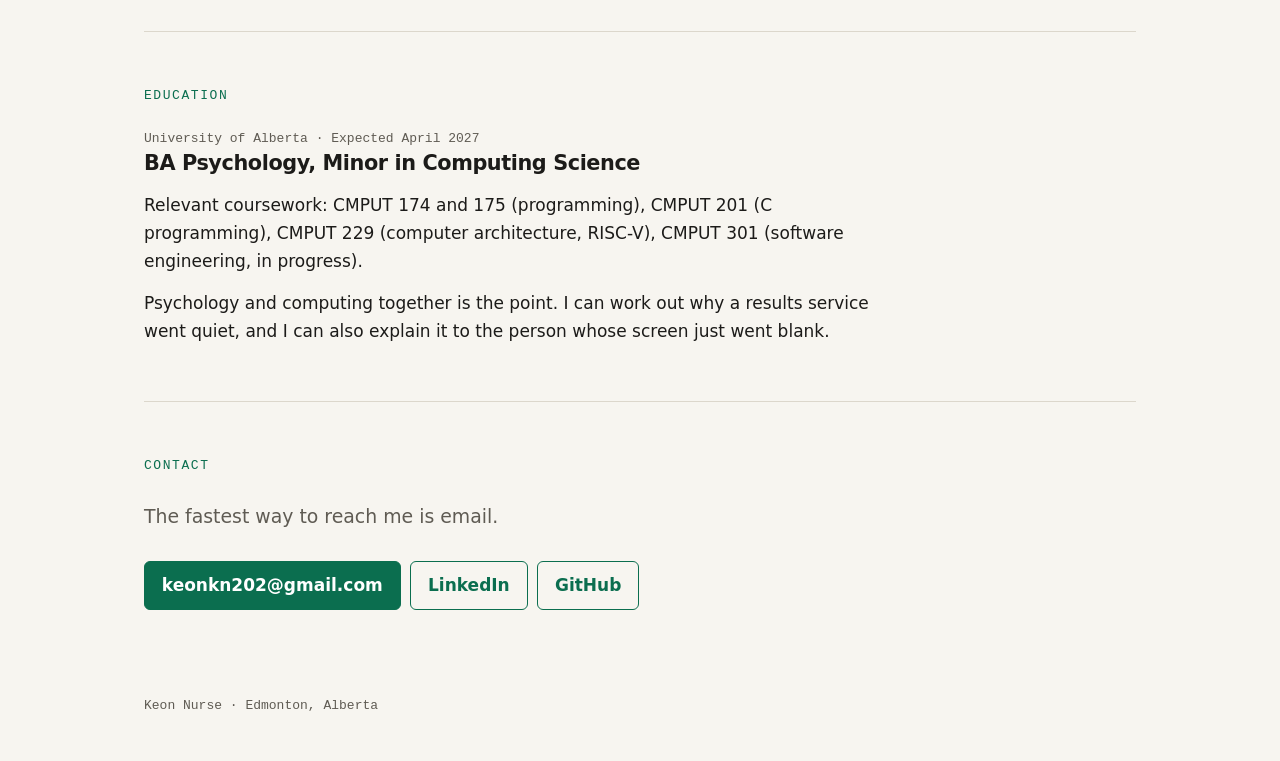
==== commit 764eef88: "Meet entry overview, logos beside titles, photo order" ====
--- a/index.html
+++ b/index.html
@@ -54,16 +54,16 @@
       <summary>Build photos and diagrams <span class="count">6</span></summary>
       <div class="shots three">
         <figure>
+          <img src="images/scoreboard-button-wiring.jpg" alt="Player button electronics: ESP32, TP4056 charger and LiPo cell" loading="lazy">
+          <figcaption>Button electronics on the bench</figcaption>
+        </figure>
+        <figure>
+          <img src="images/scoreboard-panel-photo.jpg" alt="ESP32 wired to the back of the P10 panel in its printed frame" loading="lazy">
+          <figcaption>ESP32 wired to the panel</figcaption>
+        </figure>
+        <figure>
           <img src="images/scoreboard-desk.jpg" alt="The finished scoreboard on a desk next to a player button" loading="lazy">
           <figcaption>On the desk with a player button</figcaption>
-        </figure>
-        <figure>
-          <img src="images/scoreboard-panel-photo.jpg" alt="ESP32 wired to the back of the P10 panel in its printed frame" loading="lazy">
-          <figcaption>ESP32 wired to the panel</figcaption>
-        </figure>
-        <figure>
-          <img src="images/scoreboard-button-wiring.jpg" alt="Player button electronics: ESP32, TP4056 charger and LiPo cell" loading="lazy">
-          <figcaption>Button electronics on the bench</figcaption>
         </figure>
         <figure>
           <img src="images/scoreboard-power-system.png" alt="Power diagram: USB-C into a TP4056 charger, LiPo cell, and ESP32" loading="lazy">
@@ -113,38 +113,38 @@
 
   <article class="role">
     <header>
-      <h3>Timing and Network Crew</h3>
+      <div class="title-row">
+        <h3>Timing and Network Crew</h3>
+        <img class="role-logo" src="images/logo-edmonton-invitational.png" alt="" width="72" height="72">
+      </div>
       <p class="meta">University of Alberta Golden Bears and Pandas Track and Field · June 2026 to present, seasonal</p>
     </header>
     <div class="event">
-      <img src="images/logo-edmonton-invitational.png" alt="" width="44" height="44">
       <p><a href="https://yegtrackandfield.com/" target="_blank" rel="noopener">5th Annual Edmonton Athletics Invitational ↗</a>
       <span>July 12, 2026 · Foote Field · billed as Canada's top-ranked track and field meet, with Olympic and world medallists on the start lists</span></p>
     </div>
     <ul class="chips" aria-label="Hands-on with">
-      <li>FinishLynx</li><li>FieldLynx</li><li>NetExchange</li><li>NovaStar LED</li><li>Managed switches</li><li>Fiber media converters</li><li>Static IP isolation</li><li>SMB failover</li>
-    </ul>
-    <p>I competed for this program and was asked back to work its meets. I set up, configured and troubleshot the timing, results and display network, and I am returning for the 2027 indoor and outdoor seasons.</p>
+      <li>FinishLynx</li><li>FieldLynx</li><li>NetExchange</li><li>NovaStar LED</li><li>Managed switches</li><li>Fiber media converters</li><li>Mesh Wi-Fi</li><li>Network isolation</li>
+    </ul>
     <ul>
       <li>Set up and supported the meet LAN at Foote Field for the timing, results and display systems.</li>
-      <li>Kept the FinishLynx photo-finish cameras on an isolated static IP network, away from general traffic.</li>
-      <li>Kept results flowing through a mid-meet camera failure by failing over to SMB file sharing.</li>
+      <li>Kept the FinishLynx photo-finish cameras on their own isolated network, away from general traffic.</li>
+      <li>Documented the meet tech setup so every event can be run the same way.</li>
     </ul>
     <details class="gallery">
-      <summary>The meet setup, the fixes and a network map <span class="count">more</span></summary>
+      <summary>The meet setup and network map <span class="count">more</span></summary>
       <div class="more">
         <ul>
-          <li>Configured dual-NIC Windows 11 mini PCs and tablets running FieldLynx for the field events.</li>
-          <li>Supported the NetExchange results pipeline that feeds the NovaStar LED scoreboard and live online results.</li>
-          <li>A results service on port 1950 returned no data. I split network faults from software faults with ipconfig, ping, service checks and Windows Firewall rules.</li>
-          <li>Cameras dropped mid-meet on a suspected address conflict. I failed over to a shared folder over SMB and repointed the software's input directories, so results kept flowing.</li>
-          <li>Traced an LED board power failure to an undersized supply and replaced it with a higher-wattage unit.</li>
-          <li>Wrote the crew's IT reference knowledge base, now on version 4, so every meet is repeatable.</li>
+          <li><strong>Timing:</strong> FinishLynx photo-finish cameras and the timing PC, kept on their own isolated network.</li>
+          <li><strong>Field events:</strong> FieldLynx on tablets and Windows 11 mini PCs, connected over the venue Wi-Fi.</li>
+          <li><strong>Results:</strong> the NetExchange results hub, feeding the LED scoreboard and live online results.</li>
+          <li><strong>Display:</strong> the NovaStar LED scoreboard chain, from controller to panels.</li>
+          <li><strong>Network:</strong> managed switches, fiber media converters, mesh Wi-Fi and long cable runs across Foote Field.</li>
         </ul>
         <div class="shots one">
           <figure>
             <img src="images/meet-network-topology.png" alt="Simplified meet network: isolated photo-finish cameras and timing PC, field event stations on venue Wi-Fi, venue switching, results hub feeding the LED scoreboard, router feeding live online results" loading="lazy">
-            <figcaption>Simplified meet network, no addresses shown</figcaption>
+            <figcaption>Simplified meet network</figcaption>
           </figure>
         </div>
       </div>
@@ -164,11 +164,13 @@
 
   <article class="role">
     <header>
-      <h3>Web Development Instructor</h3>
+      <div class="title-row">
+        <h3>Web Development Instructor</h3>
+        <img class="role-logo" src="images/logo-black-boys-code.png" alt="" width="72" height="72">
+      </div>
       <p class="meta">Black Boys Code · Summer 2026</p>
     </header>
     <div class="event">
-      <img src="images/logo-black-boys-code.png" alt="" width="44" height="44">
       <p><a href="https://blackboyscode.ca/" target="_blank" rel="noopener">Black Boys Code ↗</a>
       <span>After-school STEM programs for Black youth across Canada</span></p>
     </div>
--- a/style.css
+++ b/style.css
@@ -214,4 +214,31 @@
 .gallery[open] > summary::before { transform: rotate(90deg); }
 .gallery > summary:hover { color: var(--text); }
 .gallery .count { margin-left: auto; padding: 0.1rem 0.5rem; border: 1px solid var(--line); border-radius: 999px; }
-.gallery .shots { margin-top: 0; padding: 0 1rem 1rem; }+.gallery .shots { margin-top: 0; padding: 0 1rem 1rem; }
+
+/* Role logo right beside the title */
+.title-row { display: flex; align-items: center; gap: 0.85rem; }
+.title-row h3 { margin: 0; }
+.title-row .role-logo { width: 3.5rem; height: 3.5rem; object-fit: contain; flex: none; }
+
+/* Linked event or organisation line */
+.event { margin: 0.9rem 0 0.25rem; }
+.event p { margin: 0; }
+.event a { font-weight: 600; text-decoration: none; }
+.event a:hover { text-decoration: underline; }
+.event span { display: block; font-size: 0.88rem; color: var(--muted); }
+
+/* Hands-on tags */
+.chips { display: flex; flex-wrap: wrap; gap: 0.4rem; list-style: none; padding: 0; margin: 0.9rem 0; }
+.chips li { font: 0.74rem var(--mono); padding: 0.2rem 0.6rem; border: 1px solid var(--line); border-radius: 999px; color: var(--muted); }
+.chips li + li { margin-top: 0; }
+
+/* Extra detail inside a dropdown */
+.gallery .more { padding: 0 1rem 1rem; }
+.gallery .more .shots { padding: 0; margin-top: 1rem; }
+.shots.one figure img { height: auto; object-fit: contain; }
+.links { margin-top: 1rem; font-size: 0.92rem; }
+
+@media (max-width: 34rem) {
+  .title-row .role-logo { width: 2.75rem; height: 2.75rem; }
+}
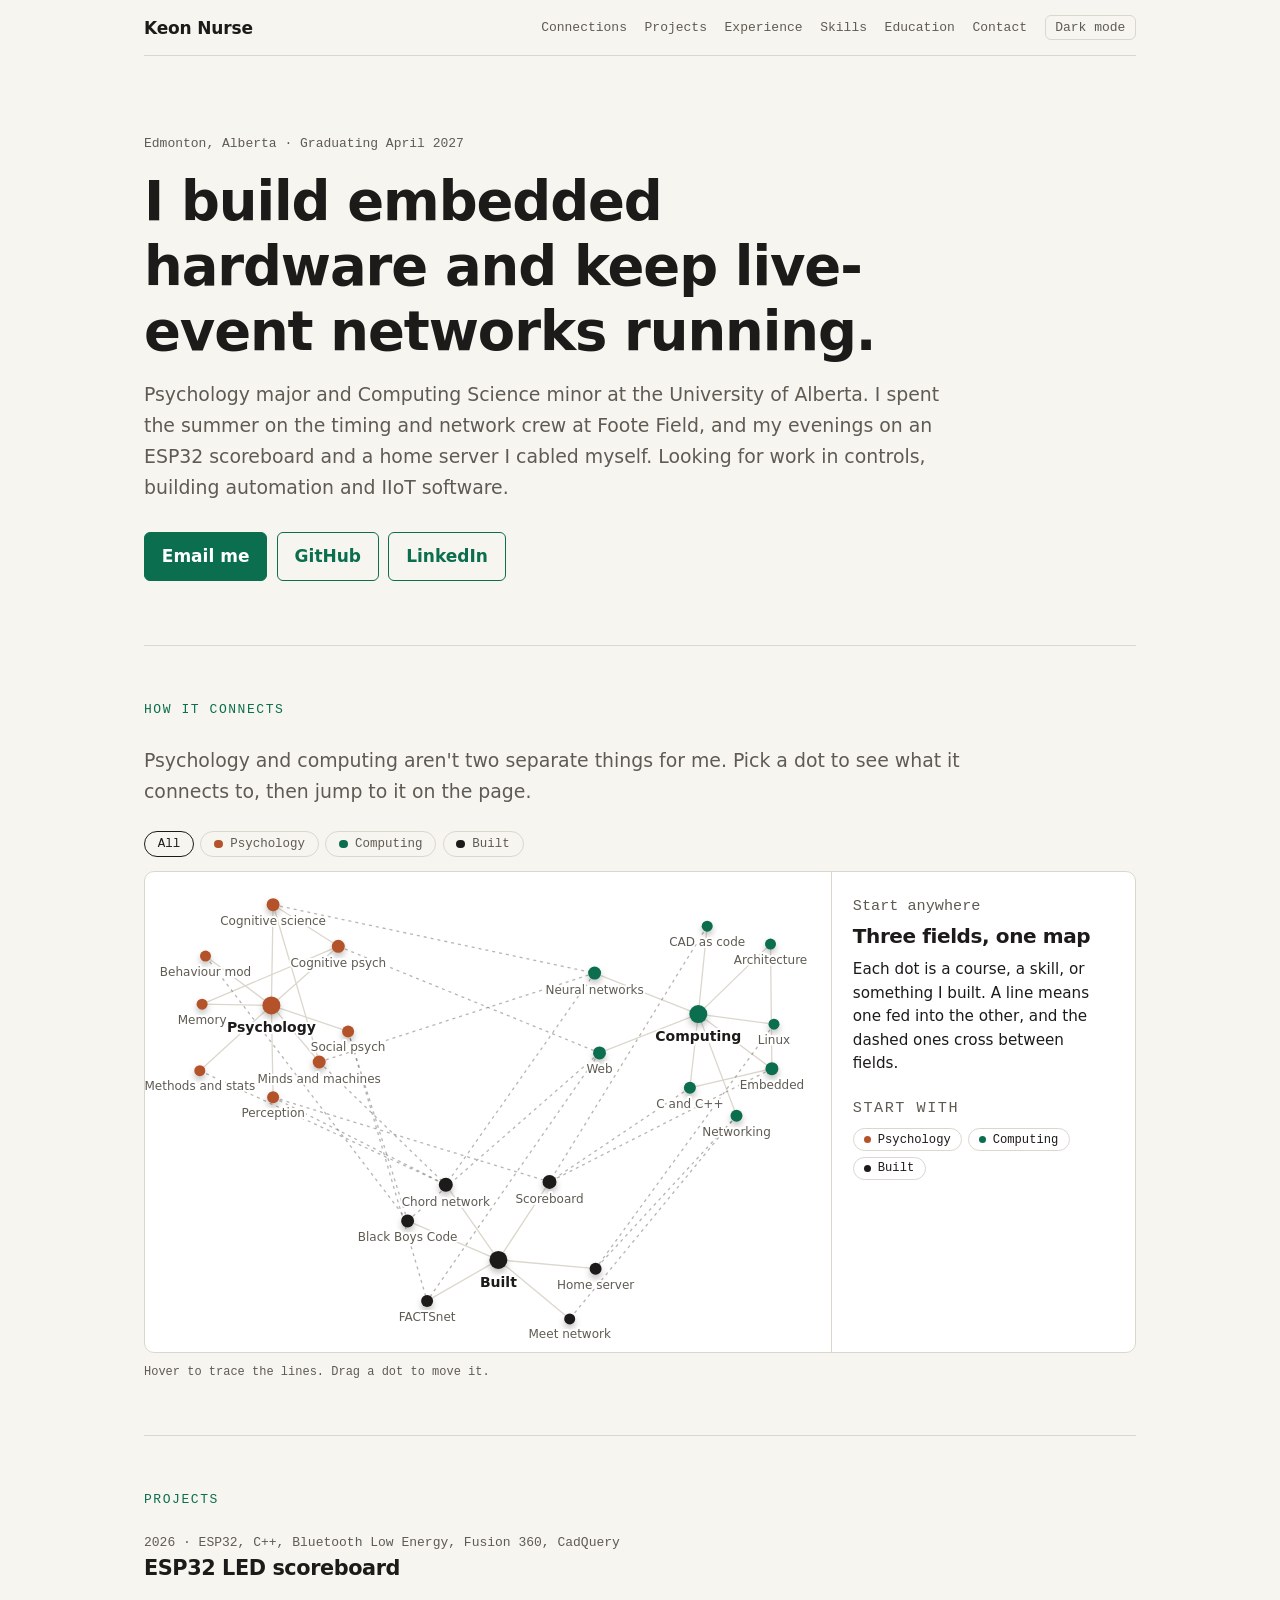
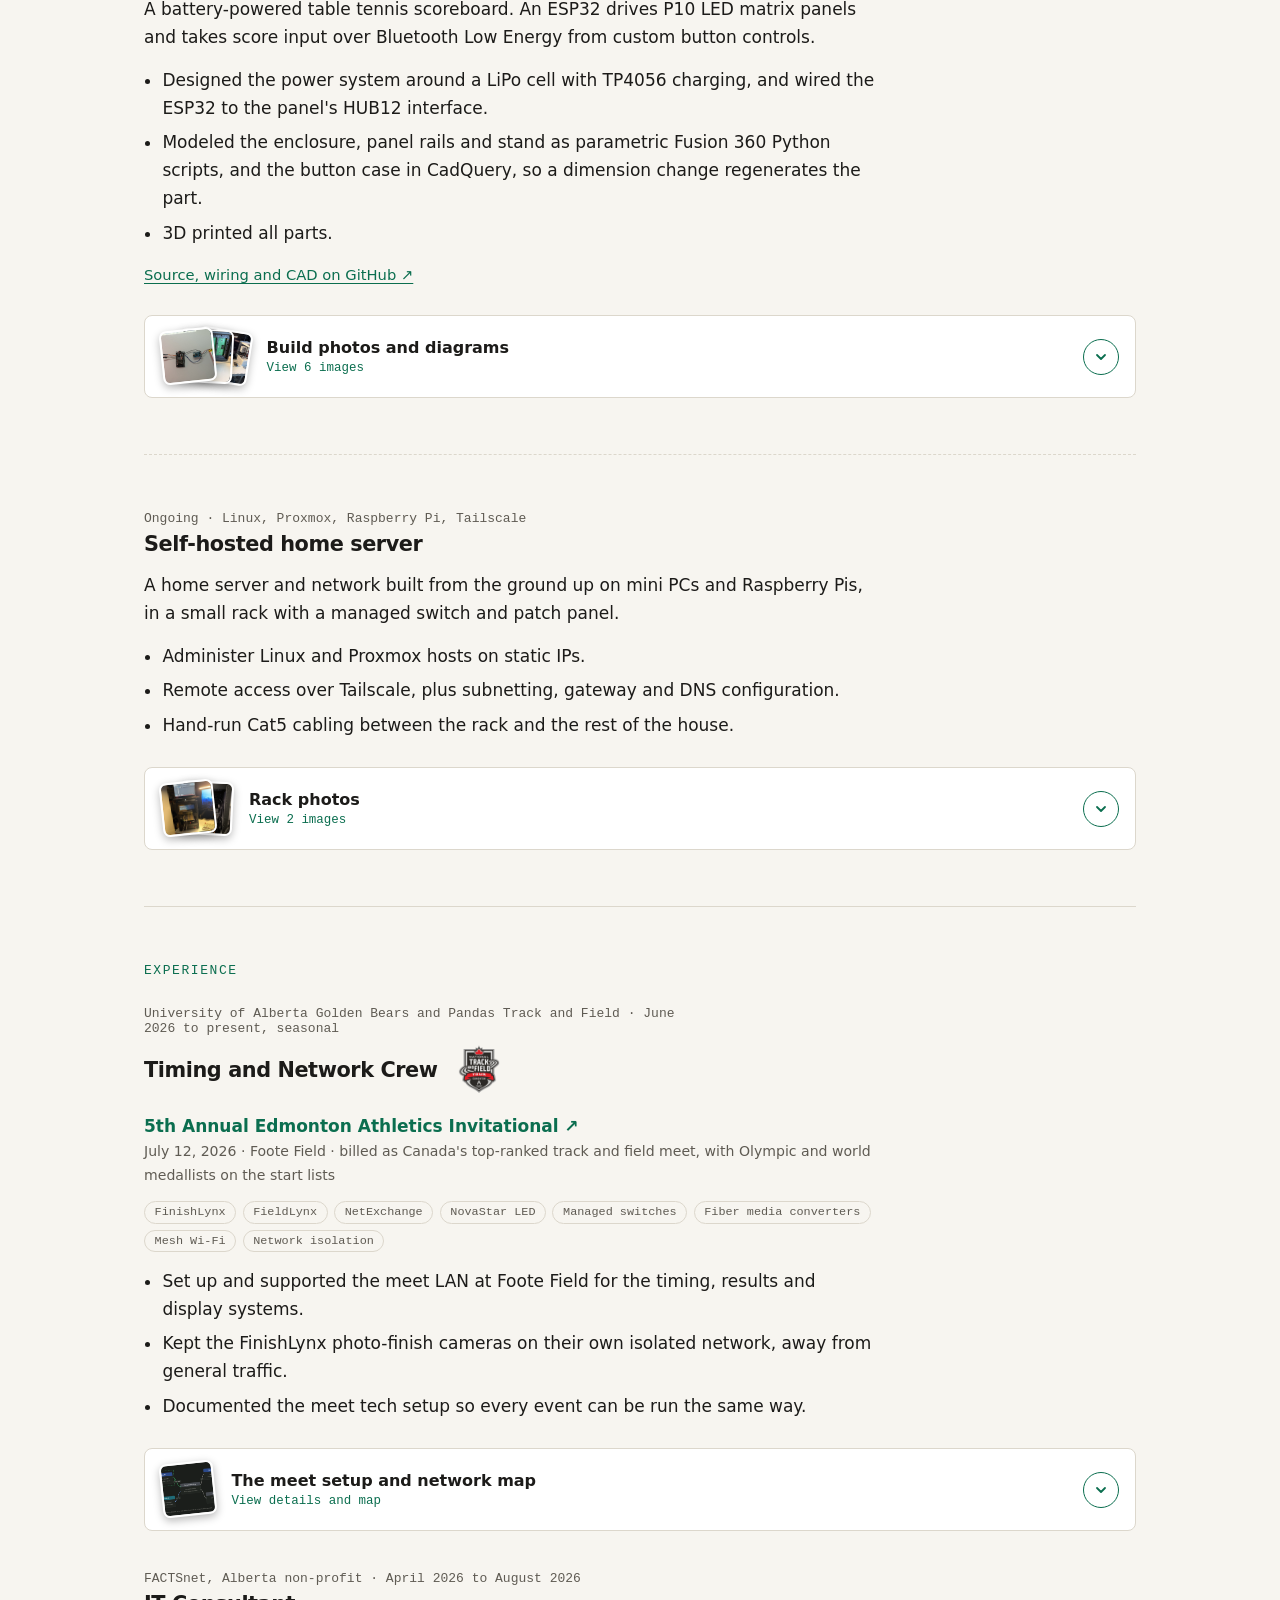
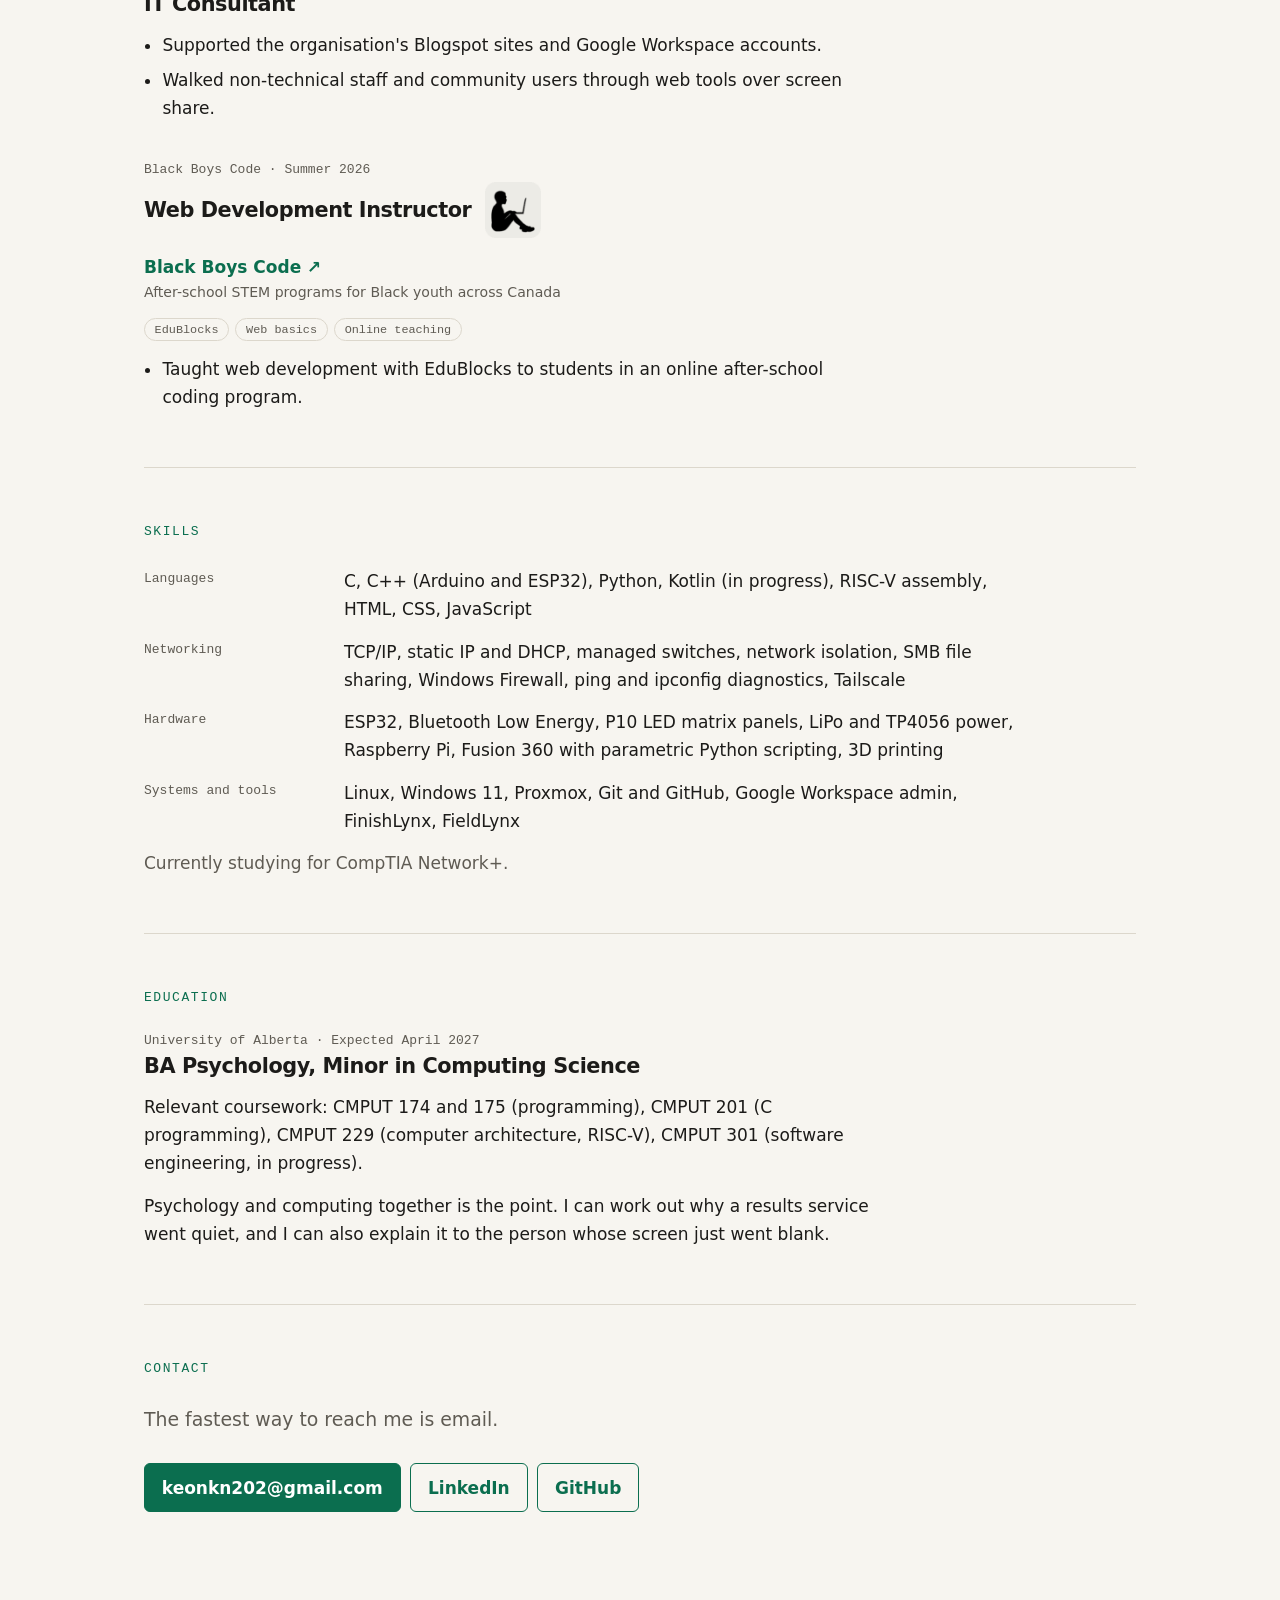
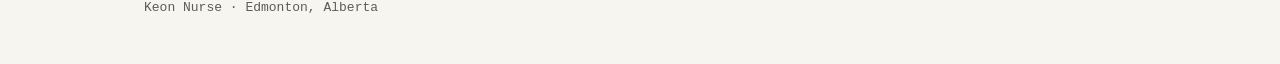
==== commit 73f646f2: "Add how it connects map, upgrade gallery toggles" ====
--- a/index.html
+++ b/index.html
@@ -6,13 +6,16 @@
 <title>Keon Nurse | Embedded hardware and networks</title>
 <meta name="description" content="Keon Nurse, Psychology and Computing Science student at the University of Alberta. Embedded hardware, live-event networks, and a home server built from the cable up.">
 <link rel="stylesheet" href="style.css">
+<link rel="stylesheet" href="map.css">
 <script src="script.js" defer></script>
+<script src="map.js" defer></script>
 </head>
 <body>
 
 <header class="top">
   <a class="brand" href="#home">Keon Nurse</a>
   <nav aria-label="Sections">
+    <a href="#map">Connections</a>
     <a href="#projects">Projects</a>
     <a href="#experience">Experience</a>
     <a href="#skills">Skills</a>
@@ -35,10 +38,26 @@
   </p>
 </section>
 
+<section id="map">
+  <h2>How it connects</h2>
+  <p class="lede">Psychology and computing aren't two separate things for me. Pick a dot to see what it connects to, then jump to it on the page.</p>
+  <div class="map-filters" role="group" aria-label="Highlight a field">
+    <button type="button" data-filter="all" aria-pressed="true">All</button>
+    <button type="button" data-filter="psych" aria-pressed="false"><i class="map-dot psych"></i>Psychology</button>
+    <button type="button" data-filter="comp" aria-pressed="false"><i class="map-dot comp"></i>Computing</button>
+    <button type="button" data-filter="built" aria-pressed="false"><i class="map-dot built"></i>Built</button>
+  </div>
+  <div class="map-wrap">
+    <svg id="map-graph" class="map-graph" role="group" aria-label="Map of how my psychology courses, computing skills and projects connect"></svg>
+    <aside id="map-panel" class="map-panel" aria-live="polite"></aside>
+  </div>
+  <p class="map-hint">Hover to trace the lines. Drag a dot to move it.</p>
+</section>
+
 <section id="projects">
   <h2>Projects</h2>
 
-  <article class="project">
+  <article class="project" id="scoreboard">
     <div class="project-text">
       <p class="meta">2026 · ESP32, C++, Bluetooth Low Energy, Fusion 360, CadQuery</p>
       <h3>ESP32 LED scoreboard</h3>
@@ -81,7 +100,7 @@
     </details>
   </article>
 
-  <article class="project">
+  <article class="project" id="homelab">
     <div class="project-text">
       <p class="meta">Ongoing · Linux, Proxmox, Raspberry Pi, Tailscale</p>
       <h3>Self-hosted home server</h3>
@@ -111,7 +130,7 @@
 <section id="experience">
   <h2>Experience</h2>
 
-  <article class="role">
+  <article class="role" id="meet">
     <header>
       <div class="title-row">
         <h3>Timing and Network Crew</h3>
@@ -151,7 +170,7 @@
     </details>
   </article>
 
-  <article class="role">
+  <article class="role" id="factsnet">
     <header>
       <h3>IT Consultant</h3>
       <p class="meta">FACTSnet, Alberta non-profit · April 2026 to August 2026</p>
@@ -162,7 +181,7 @@
     </ul>
   </article>
 
-  <article class="role">
+  <article class="role" id="bbc">
     <header>
       <div class="title-row">
         <h3>Web Development Instructor</h3>
--- a/style.css
+++ b/style.css
@@ -242,3 +242,61 @@
 @media (max-width: 34rem) {
   .title-row .role-logo { width: 2.75rem; height: 2.75rem; }
 }
+
+/* Gallery toggles, upgraded by script.js: photo peek, title, "View" line and an arrow button */
+.gallery.fancy { transition: border-color 0.2s, box-shadow 0.25s, transform 0.25s; }
+.gallery.fancy > summary { gap: 1rem; padding: 0.85rem 1rem; color: var(--text); border-radius: 8px; }
+.gallery.fancy > summary::before { display: none; }
+.gallery.fancy > summary:focus-visible { outline: 2px solid var(--accent); outline-offset: 2px; }
+.gallery.fancy:not([open]):hover {
+  border-color: var(--accent);
+  transform: translateY(-2px);
+  box-shadow: 0 12px 26px -16px color-mix(in srgb, var(--accent) 70%, transparent);
+}
+.gallery.fancy[open] > summary { border-bottom: 1px solid var(--line); border-radius: 8px 8px 0 0; margin-bottom: 1rem; }
+
+/* The fanned stack of thumbnails */
+.peek { position: relative; flex: none; width: 5.6rem; height: 3.4rem; }
+.peek:has(img:only-child) { width: 3.4rem; }
+.peek:has(img:nth-child(2):last-child) { width: 4.5rem; }
+.peek img {
+  position: absolute; top: 0;
+  width: 3.4rem; height: 3.4rem; object-fit: cover;
+  border: 2px solid var(--surface); border-radius: 7px;
+  background: #17181c;
+  box-shadow: 0 3px 8px rgb(0 0 0 / 0.28);
+  transition: transform 0.3s cubic-bezier(.3, 1.4, .5, 1);
+}
+.peek img:nth-child(1) { left: 0; z-index: 3; transform: rotate(-6deg); }
+.peek img:nth-child(2) { left: 1.1rem; z-index: 2; transform: rotate(3deg); }
+.peek img:nth-child(3) { left: 2.2rem; z-index: 1; transform: rotate(9deg); }
+.gallery.fancy > summary:hover .peek img:nth-child(1) { transform: rotate(-11deg) translate(-4px, -3px); }
+.gallery.fancy > summary:hover .peek img:nth-child(2) { transform: rotate(0deg) translateY(-6px); }
+.gallery.fancy > summary:hover .peek img:nth-child(3) { transform: rotate(14deg) translate(6px, -3px); }
+
+/* Title and the call to action under it */
+.sum-text { display: flex; flex-direction: column; gap: 0.1rem; min-width: 0; }
+.sum-title { font: 600 1rem/1.3 var(--sans); }
+.sum-hint { font: 0.78rem var(--mono); color: var(--accent); }
+.gallery[open] .when-closed, .gallery:not([open]) .when-open { display: none; }
+
+/* Round arrow button, nudges now and then while closed */
+.sum-arrow {
+  margin-left: auto; flex: none;
+  display: grid; place-items: center;
+  width: 2.25rem; height: 2.25rem; border-radius: 50%;
+  border: 1px solid var(--accent); color: var(--accent);
+  transition: transform 0.3s, background 0.2s, color 0.2s;
+}
+.gallery.fancy:not([open]) .sum-arrow { animation: sum-nudge 2.6s ease-in-out infinite; }
+@keyframes sum-nudge { 0%, 62%, 100% { transform: translateY(0); } 74% { transform: translateY(3px); } 86% { transform: translateY(0); } }
+.gallery.fancy > summary:hover .sum-arrow { background: var(--accent); color: var(--accent-text); animation: none; }
+.gallery.fancy[open] .sum-arrow { transform: rotate(180deg); }
+
+/* Contents ease in when opened */
+.gallery.fancy[open] > :not(summary) { animation: gallery-in 0.35s ease-out; }
+@keyframes gallery-in { from { opacity: 0; transform: translateY(-6px); } }
+
+@media (prefers-reduced-motion: reduce) {
+  .gallery.fancy, .gallery.fancy * { animation: none !important; transition: none !important; }
+}
--- a/map.css
+++ b/map.css
@@ -0,0 +1,125 @@
+/* Connections map. Uses the colours from style.css, adds one for psychology. */
+
+:root { --psych: #b4532a; }
+@media (prefers-color-scheme: dark) { :root:not([data-theme="light"]) { --psych: #f59e6b; } }
+:root[data-theme="dark"] { --psych: #f59e6b; }
+
+/* Needs JavaScript, so it stays hidden without it */
+html:not(.js) #map { display: none; }
+
+.map-filters { display: flex; flex-wrap: wrap; gap: 0.4rem; margin: 1.5rem 0 0.9rem; }
+.map-filters button {
+  display: inline-flex; align-items: center; gap: 0.45rem;
+  font: 0.78rem var(--mono); color: var(--muted);
+  background: transparent; border: 1px solid var(--line); border-radius: 999px;
+  padding: 0.3rem 0.8rem; cursor: pointer;
+}
+.map-filters button:hover { color: var(--text); }
+.map-filters button[aria-pressed="true"] { color: var(--text); border-color: var(--text); }
+.map-filters button:focus-visible { outline: 2px solid var(--accent); outline-offset: 2px; }
+
+.map-dot { display: inline-block; width: 0.55rem; height: 0.55rem; border-radius: 50%; flex: none; vertical-align: 0.05em; margin-right: 0.4rem; }
+.map-filters .map-dot { margin-right: 0; }
+.map-dot.psych { background: var(--psych); }
+.map-dot.comp { background: var(--accent); }
+.map-dot.built { background: var(--text); }
+
+.map-wrap {
+  display: grid;
+  grid-template-columns: minmax(0, 1fr) 19rem;
+  background: var(--surface);
+  border: 1px solid var(--line);
+  border-radius: 10px;
+  overflow: hidden;
+}
+
+/* The graph */
+.map-graph { display: block; width: 100%; height: 30rem; cursor: default; touch-action: pan-y; user-select: none; }
+.map-graph.dragging { cursor: grabbing; }
+
+.map-graph .edge { stroke: var(--line); stroke-width: 1.3; transition: opacity 0.2s, stroke 0.2s; }
+.map-graph .edge.cross { stroke: var(--muted); stroke-opacity: 0.45; stroke-dasharray: 3 4; }
+.map-graph .edge.on { stroke: var(--text); stroke-opacity: 0.85; }
+
+.map-graph .node { cursor: pointer; transition: opacity 0.2s; outline: none; }
+.map-graph .node .hit { fill: transparent; }
+.map-graph .node .core { fill: var(--text); transition: transform 0.15s; }
+.map-graph .node.psych .core { fill: var(--psych); }
+.map-graph .node.comp .core { fill: var(--accent); }
+.map-graph .node:hover .core { transform: scale(1.25); }
+.map-graph .node .ring { fill: none; stroke: var(--text); stroke-width: 1.5; opacity: 0; transform-box: fill-box; transform-origin: center; }
+.map-graph .node.sel .ring, .map-graph .node:focus-visible .ring { opacity: 1; }
+.map-graph .node.pulse .ring { animation: map-pulse 0.7s ease-out; }
+@keyframes map-pulse { from { opacity: 1; transform: scale(2); } to { transform: scale(1); } }
+
+.map-graph text {
+  font: 0.75rem var(--sans); fill: var(--muted);
+  paint-order: stroke; stroke: var(--surface); stroke-width: 4px; stroke-linejoin: round;
+  pointer-events: none;
+}
+.map-graph .node.hub text { font-size: 0.875rem; font-weight: 700; fill: var(--text); }
+.map-graph .node.on text, .map-graph .node:hover text { fill: var(--text); }
+
+.map-graph.focus .node:not(.on) { opacity: 0.2; }
+.map-graph.focus .edge:not(.on) { opacity: 0.12; }
+.map-graph[data-filter="psych"] .node:not(.psych),
+.map-graph[data-filter="comp"] .node:not(.comp),
+.map-graph[data-filter="built"] .node:not(.built) { opacity: 0.15; }
+.map-graph[data-filter="psych"] .edge:not(.g-psych),
+.map-graph[data-filter="comp"] .edge:not(.g-comp),
+.map-graph[data-filter="built"] .edge:not(.g-built) { opacity: 0.08; }
+
+/* The side panel */
+.map-panel { position: relative; border-left: 1px solid var(--line); padding: 1.4rem 1.3rem; max-height: 30rem; overflow: auto; }
+.map-panel .meta { display: flex; align-items: center; margin: 0 0 0.4rem; padding-right: 1.5rem; }
+.map-panel .meta .map-dot { margin-right: 0.5rem; }
+.map-panel h3 { font-size: 1.25rem; }
+.map-panel p { margin-top: 0.6rem; font-size: 0.95rem; line-height: 1.55; }
+.map-label { font: 0.72rem var(--mono); text-transform: uppercase; letter-spacing: 0.1em; color: var(--muted); margin-top: 1.3rem !important; }
+.map-chips { display: flex; flex-wrap: wrap; gap: 0.35rem; margin-top: 0.5rem; }
+.map-chips button {
+  display: inline-flex; align-items: center;
+  font: 0.76rem var(--mono); color: var(--text);
+  background: transparent; border: 1px solid var(--line); border-radius: 999px;
+  padding: 0.22rem 0.65rem; cursor: pointer;
+}
+.map-chips button:hover { border-color: var(--text); }
+.map-chips .map-dot { width: 0.45rem; height: 0.45rem; margin-right: 0.4rem; }
+.map-go { margin-top: 1.4rem; font-size: 0.9rem; }
+.map-close {
+  position: absolute; top: 0.9rem; right: 0.9rem;
+  width: 1.75rem; height: 1.75rem; border-radius: 6px;
+  font: 1.1rem/1 var(--sans); color: var(--muted);
+  background: transparent; border: 1px solid transparent; cursor: pointer;
+}
+.map-close:hover { color: var(--text); border-color: var(--line); }
+
+.map-hint { font: 0.75rem var(--mono); color: var(--muted); margin-top: 0.75rem; }
+
+/* Where the map sends you lights up for a moment */
+.map-flash { animation: map-flash 2s ease-out; border-radius: 6px; }
+@keyframes map-flash {
+  0%, 35% { outline: 2px solid var(--accent); outline-offset: 10px; }
+  100% { outline: 2px solid transparent; outline-offset: 10px; }
+}
+
+@media (max-width: 48rem) {
+  .map-wrap { grid-template-columns: 1fr; }
+  .map-graph { height: 24rem; }
+  .map-panel { border-left: 0; border-top: 1px solid var(--line); max-height: none; }
+}
+@media print { #map { display: none; } }
+
+/* Small screens: only hub names until a dot is picked, like Obsidian zoomed out */
+.map-graph.compact .node:not(.hub):not(.on) text { opacity: 0; }
+
+/* Floating look: a soft shadow under each dot (light), a faint glow in its own colour (dark) */
+.map-graph .node .core { filter: drop-shadow(0 4px 3px rgb(28 27 25 / 0.28)); }
+@media (prefers-color-scheme: dark) {
+  :root:not([data-theme="light"]) .map-graph .node.psych .core { filter: drop-shadow(0 0 5px var(--psych)); }
+  :root:not([data-theme="light"]) .map-graph .node.comp .core { filter: drop-shadow(0 0 5px var(--accent)); }
+  :root:not([data-theme="light"]) .map-graph .node.built .core { filter: drop-shadow(0 0 4px rgb(236 235 230 / 0.6)); }
+}
+:root[data-theme="dark"] .map-graph .node.psych .core { filter: drop-shadow(0 0 5px var(--psych)); }
+:root[data-theme="dark"] .map-graph .node.comp .core { filter: drop-shadow(0 0 5px var(--accent)); }
+:root[data-theme="dark"] .map-graph .node.built .core { filter: drop-shadow(0 0 4px rgb(236 235 230 / 0.6)); }
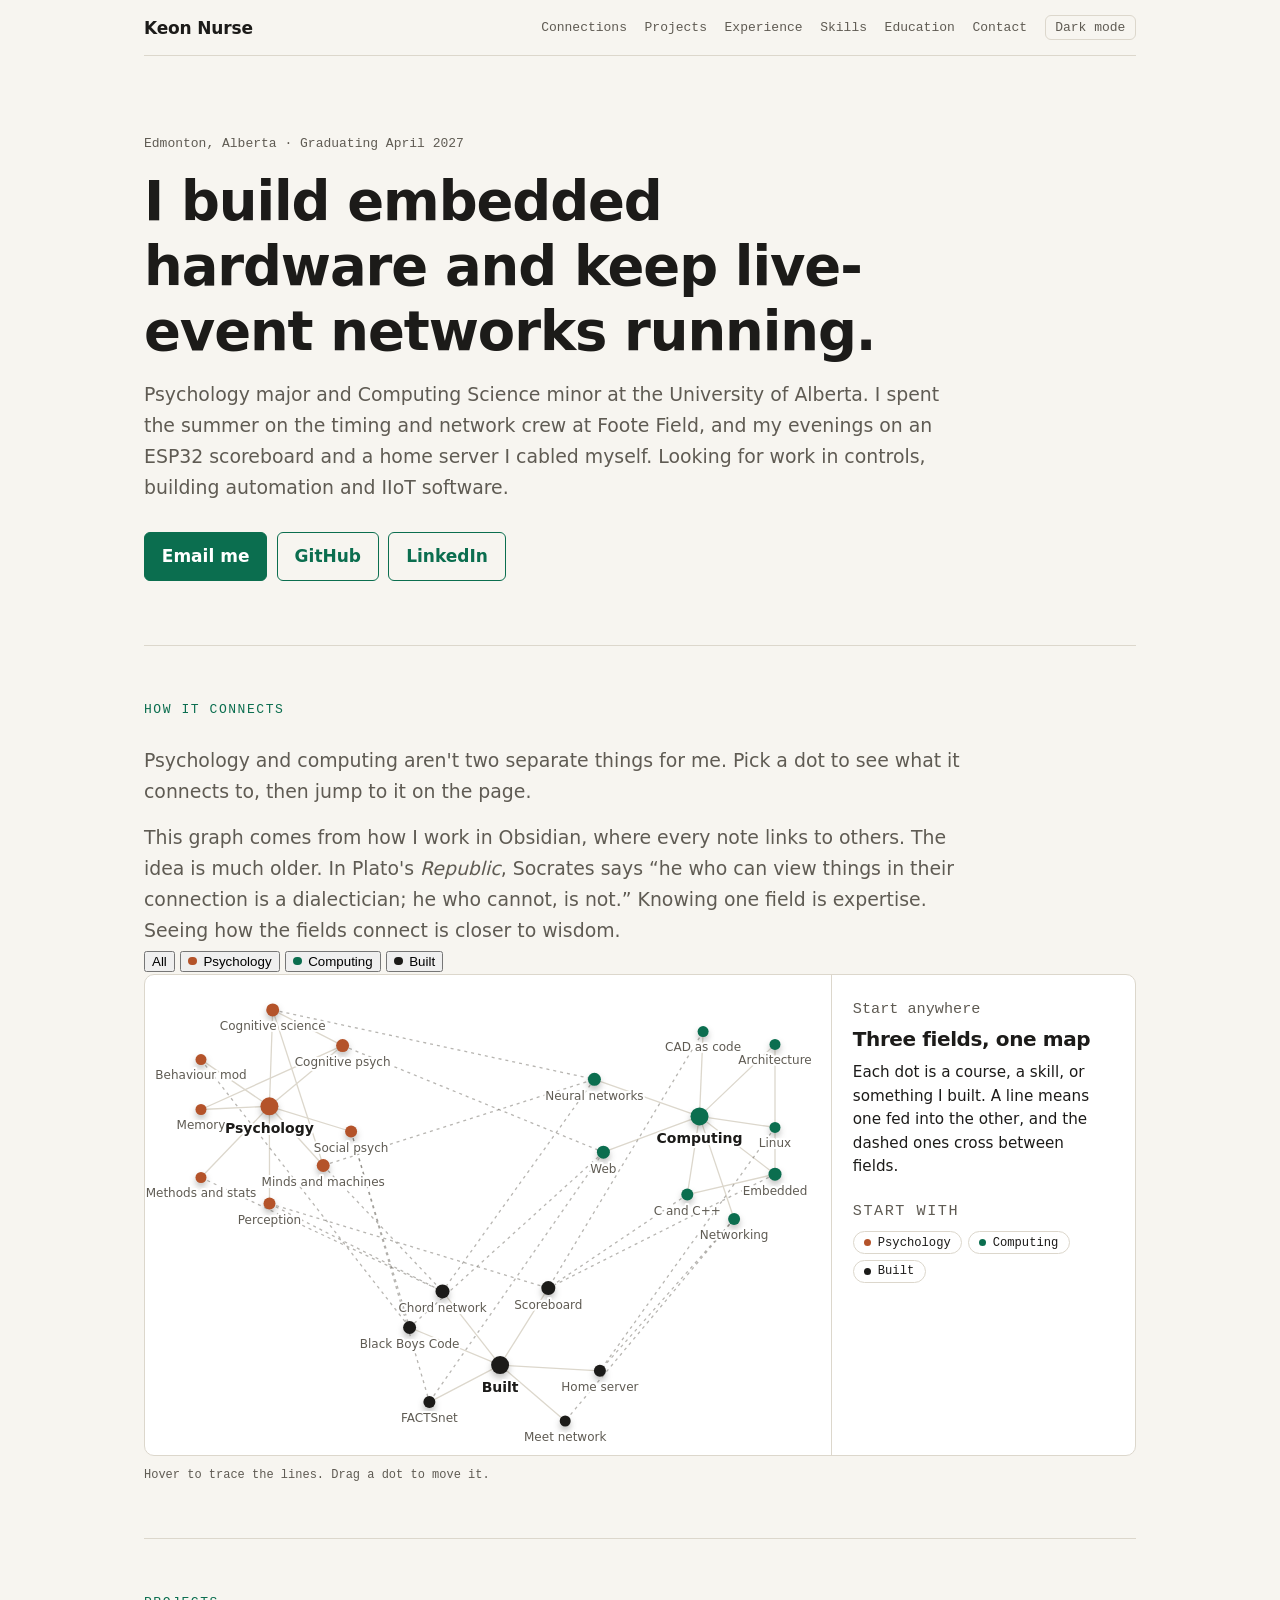
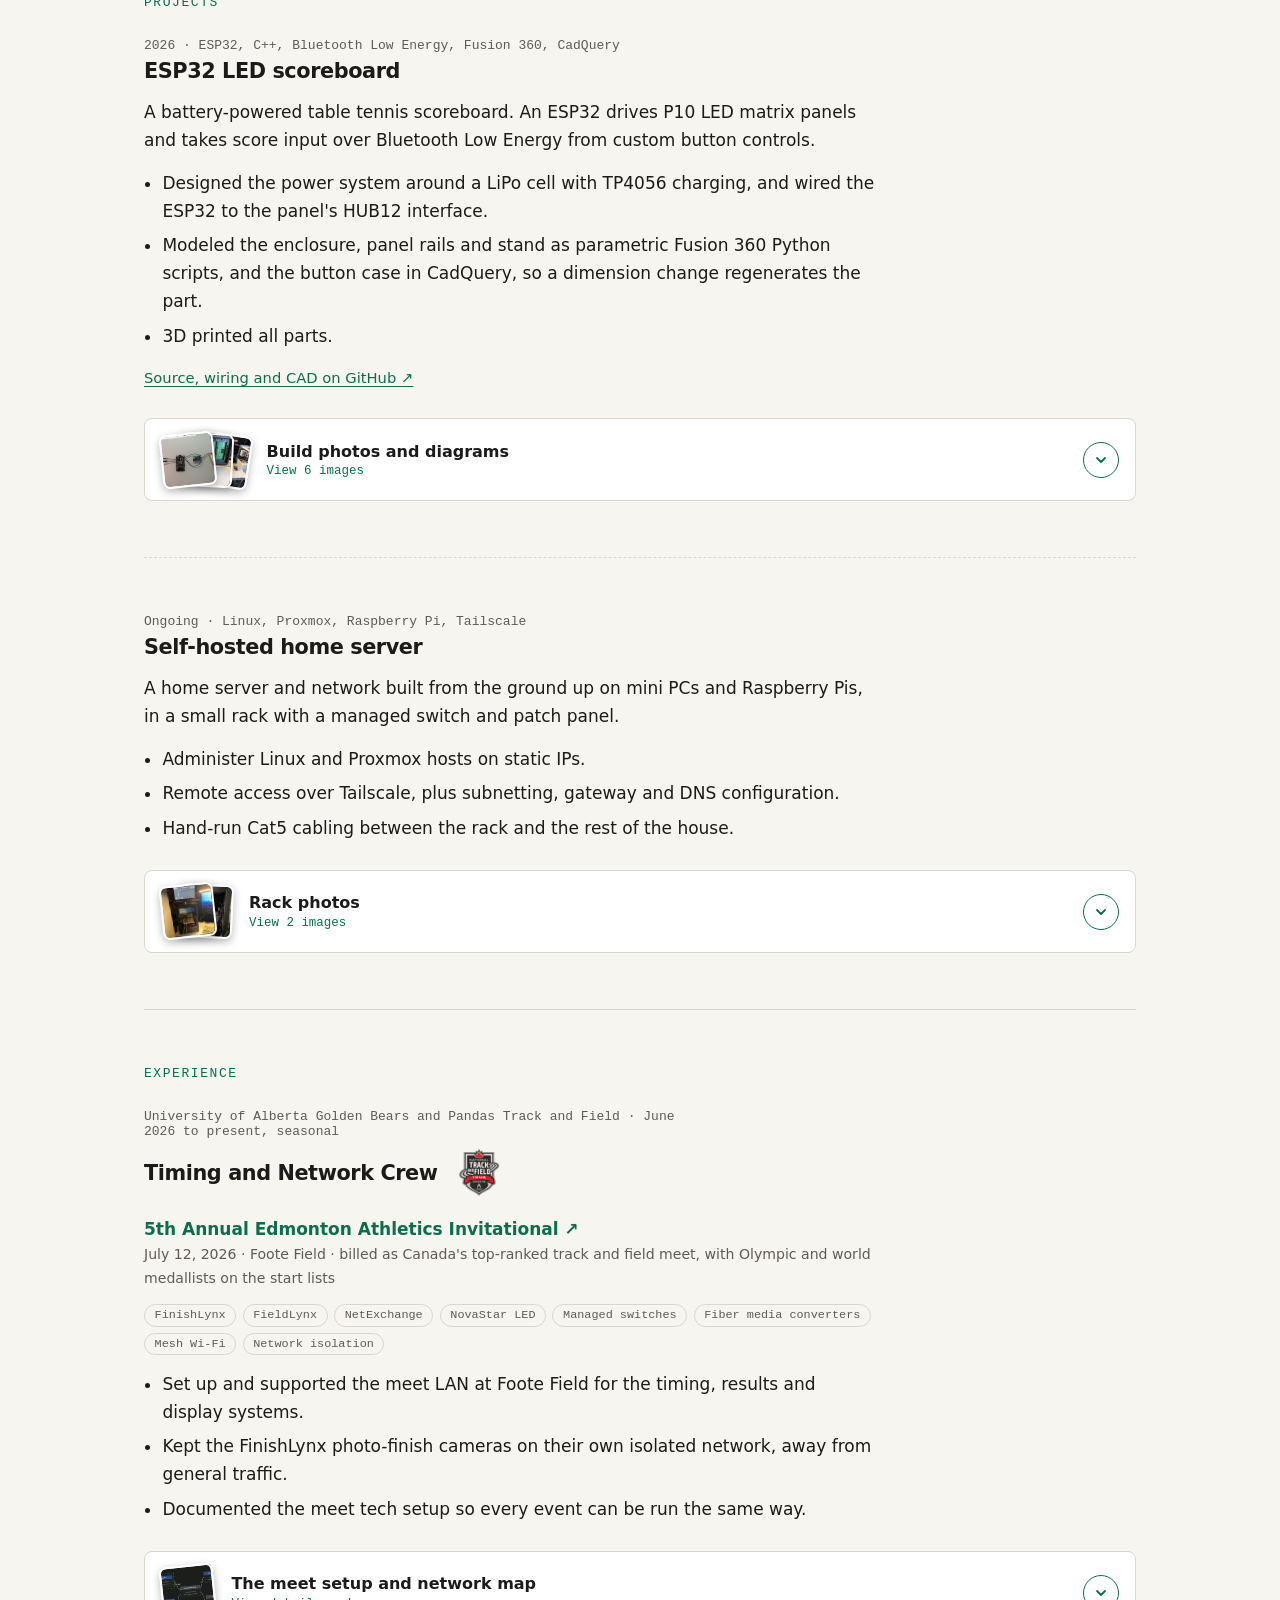
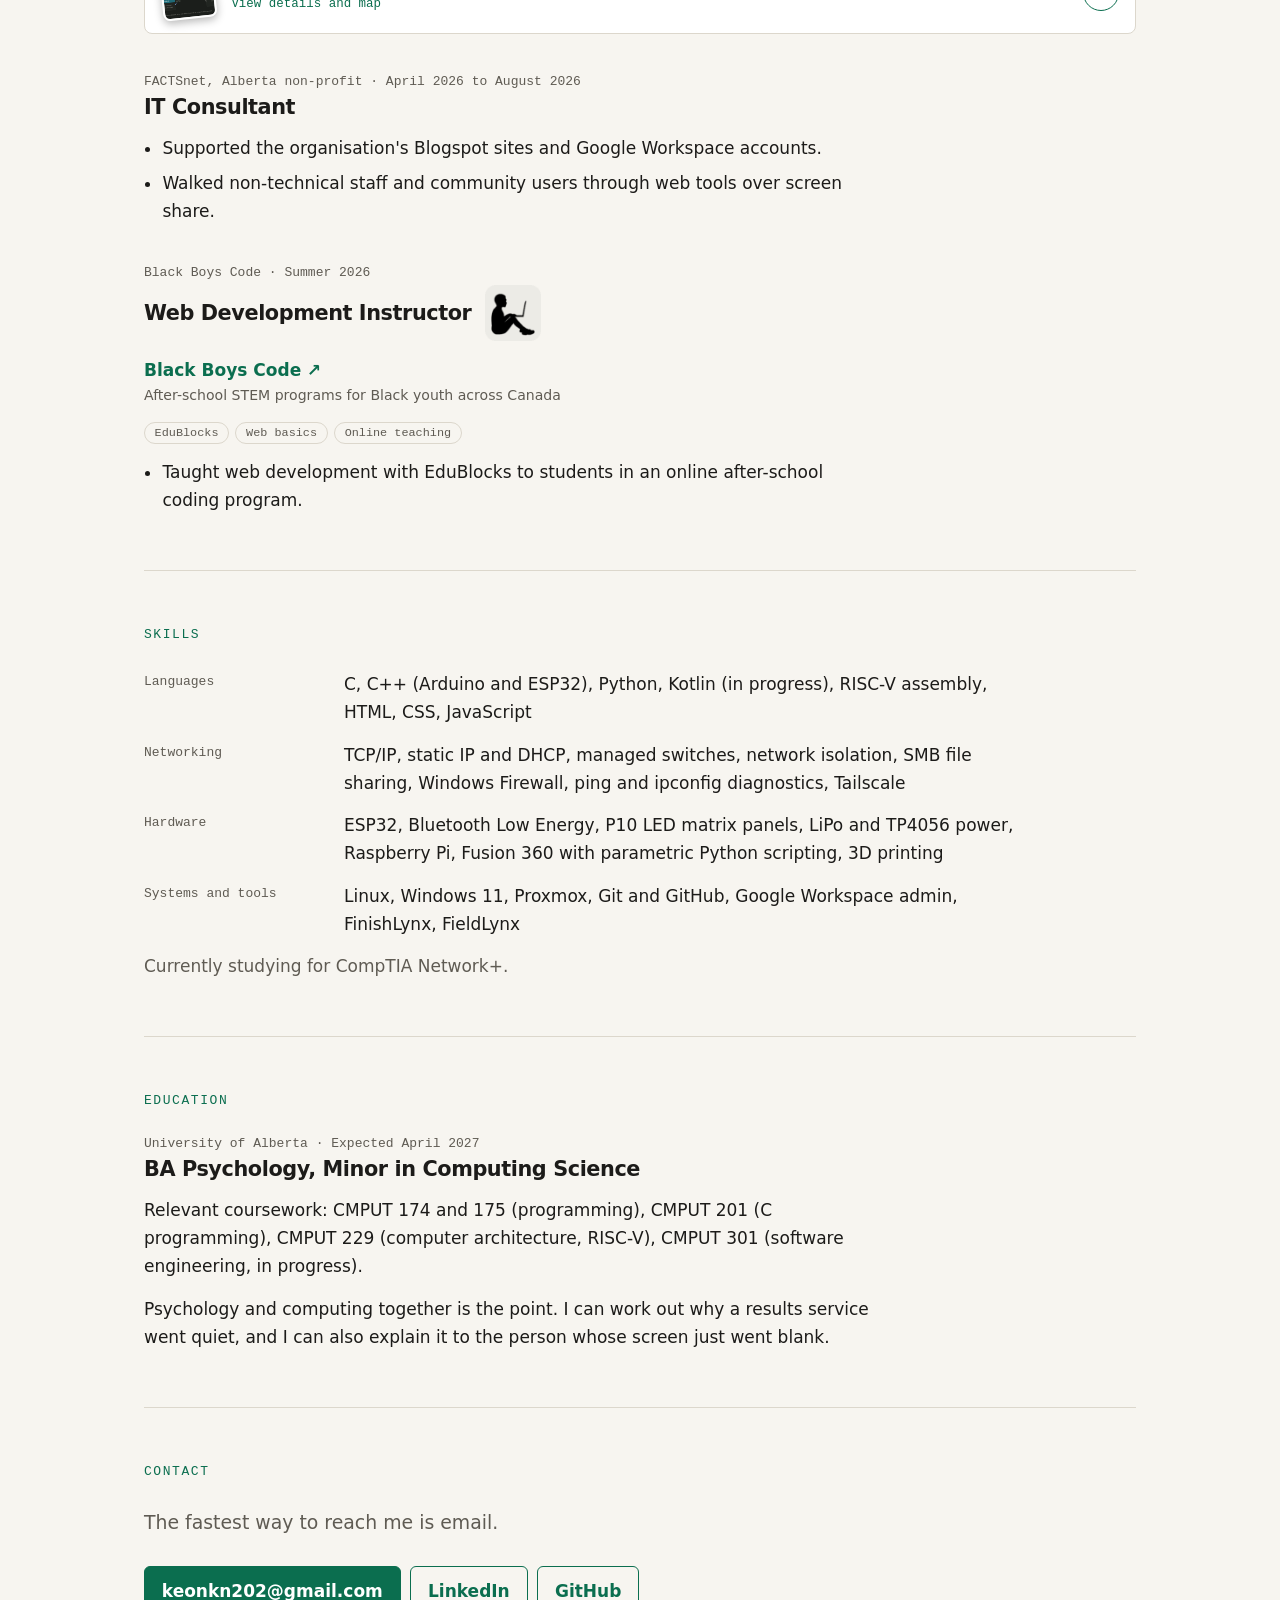
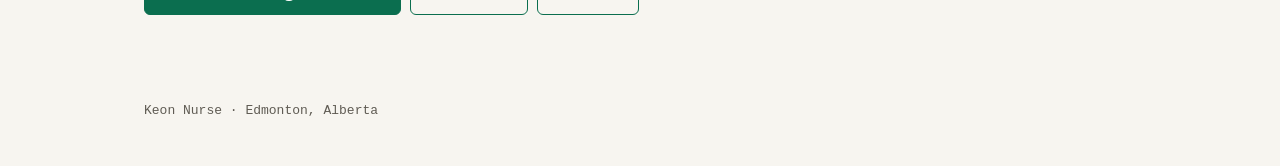
==== commit c7848dff: "Enhance map section with additional context Added a new paragraph explaining the connection between " ====
--- a/index.html
+++ b/index.html
@@ -41,7 +41,7 @@
 <section id="map">
   <h2>How it connects</h2>
   <p class="lede">Psychology and computing aren't two separate things for me. Pick a dot to see what it connects to, then jump to it on the page.</p>
-  <div class="map-filters" role="group" aria-label="Highlight a field">
+<p class="lede">This graph comes from how I work in Obsidian, where every note links to others. The idea is much older. In Plato's <cite>Republic</cite>, Socrates says <q>he who can view things in their connection is a dialectician; he who cannot, is not.</q> Knowing one field is expertise. Seeing how the fields connect is closer to wisdom.</p>
     <button type="button" data-filter="all" aria-pressed="true">All</button>
     <button type="button" data-filter="psych" aria-pressed="false"><i class="map-dot psych"></i>Psychology</button>
     <button type="button" data-filter="comp" aria-pressed="false"><i class="map-dot comp"></i>Computing</button>
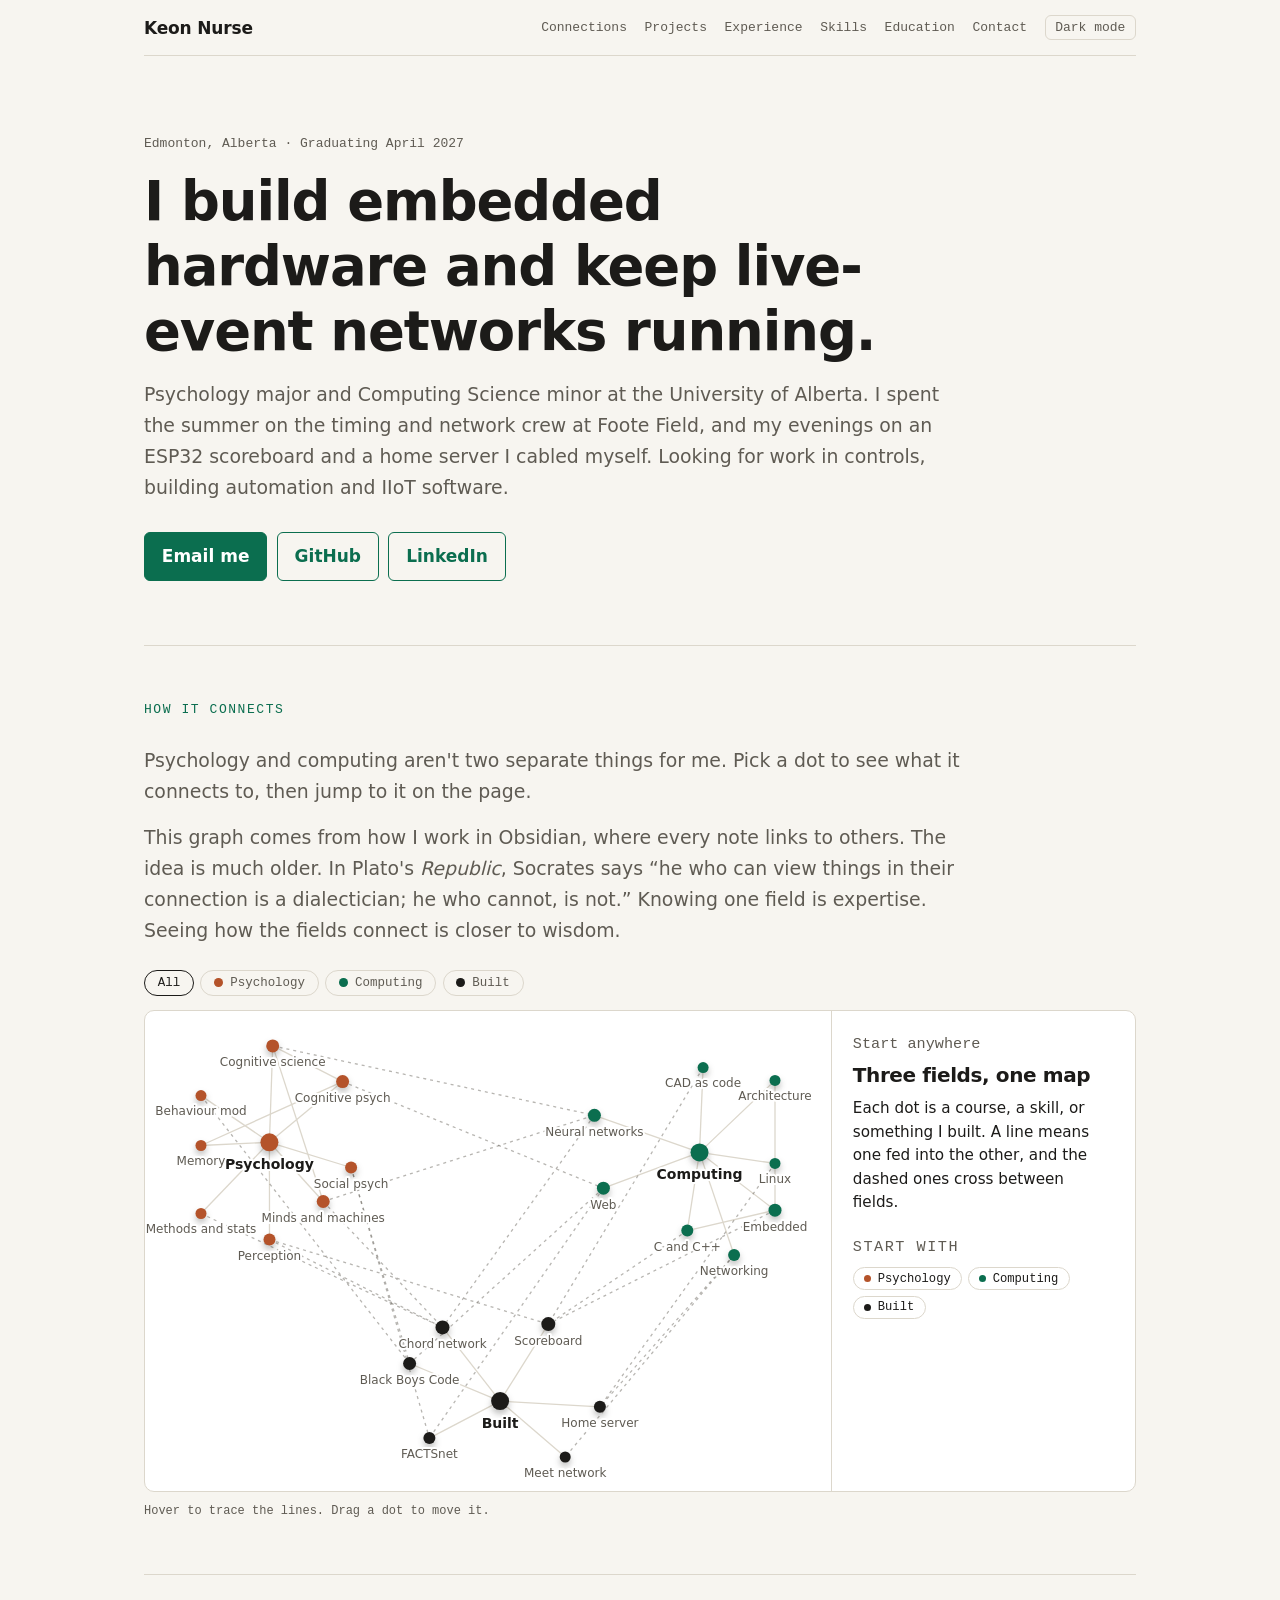
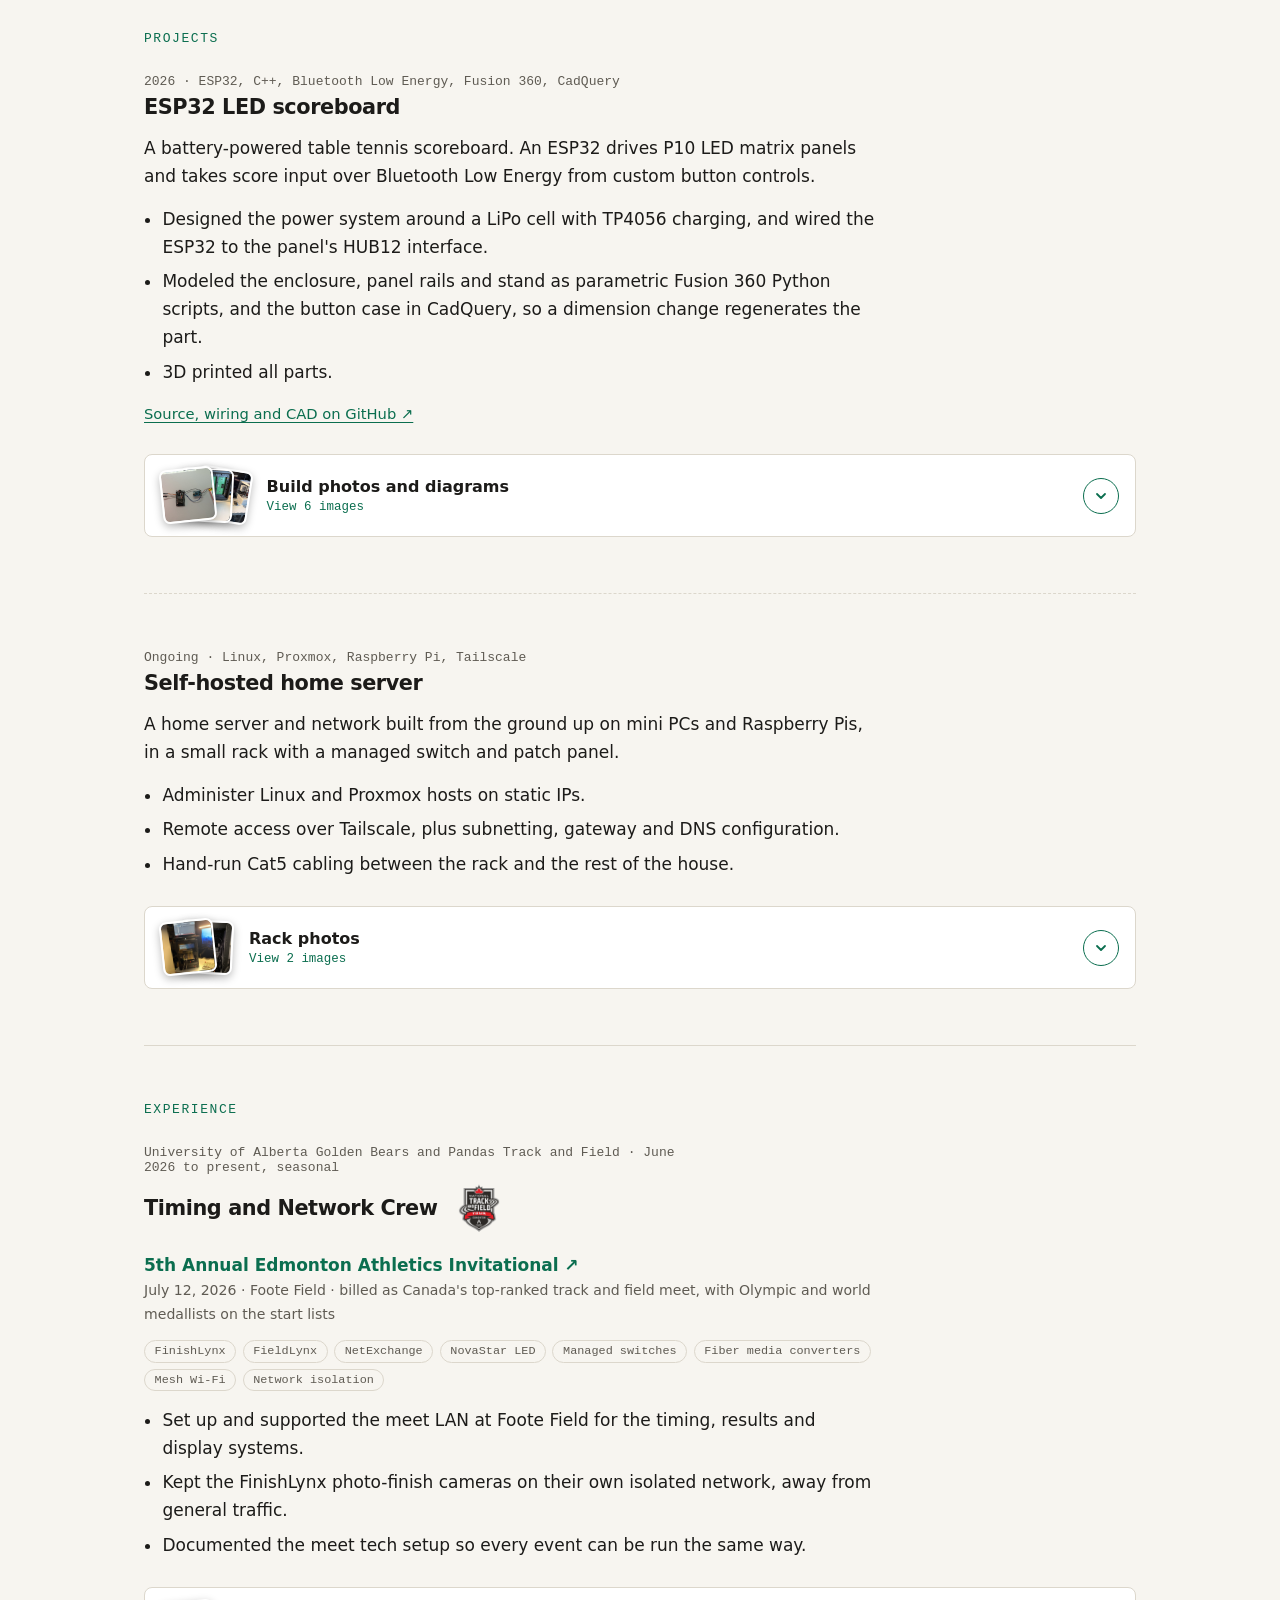
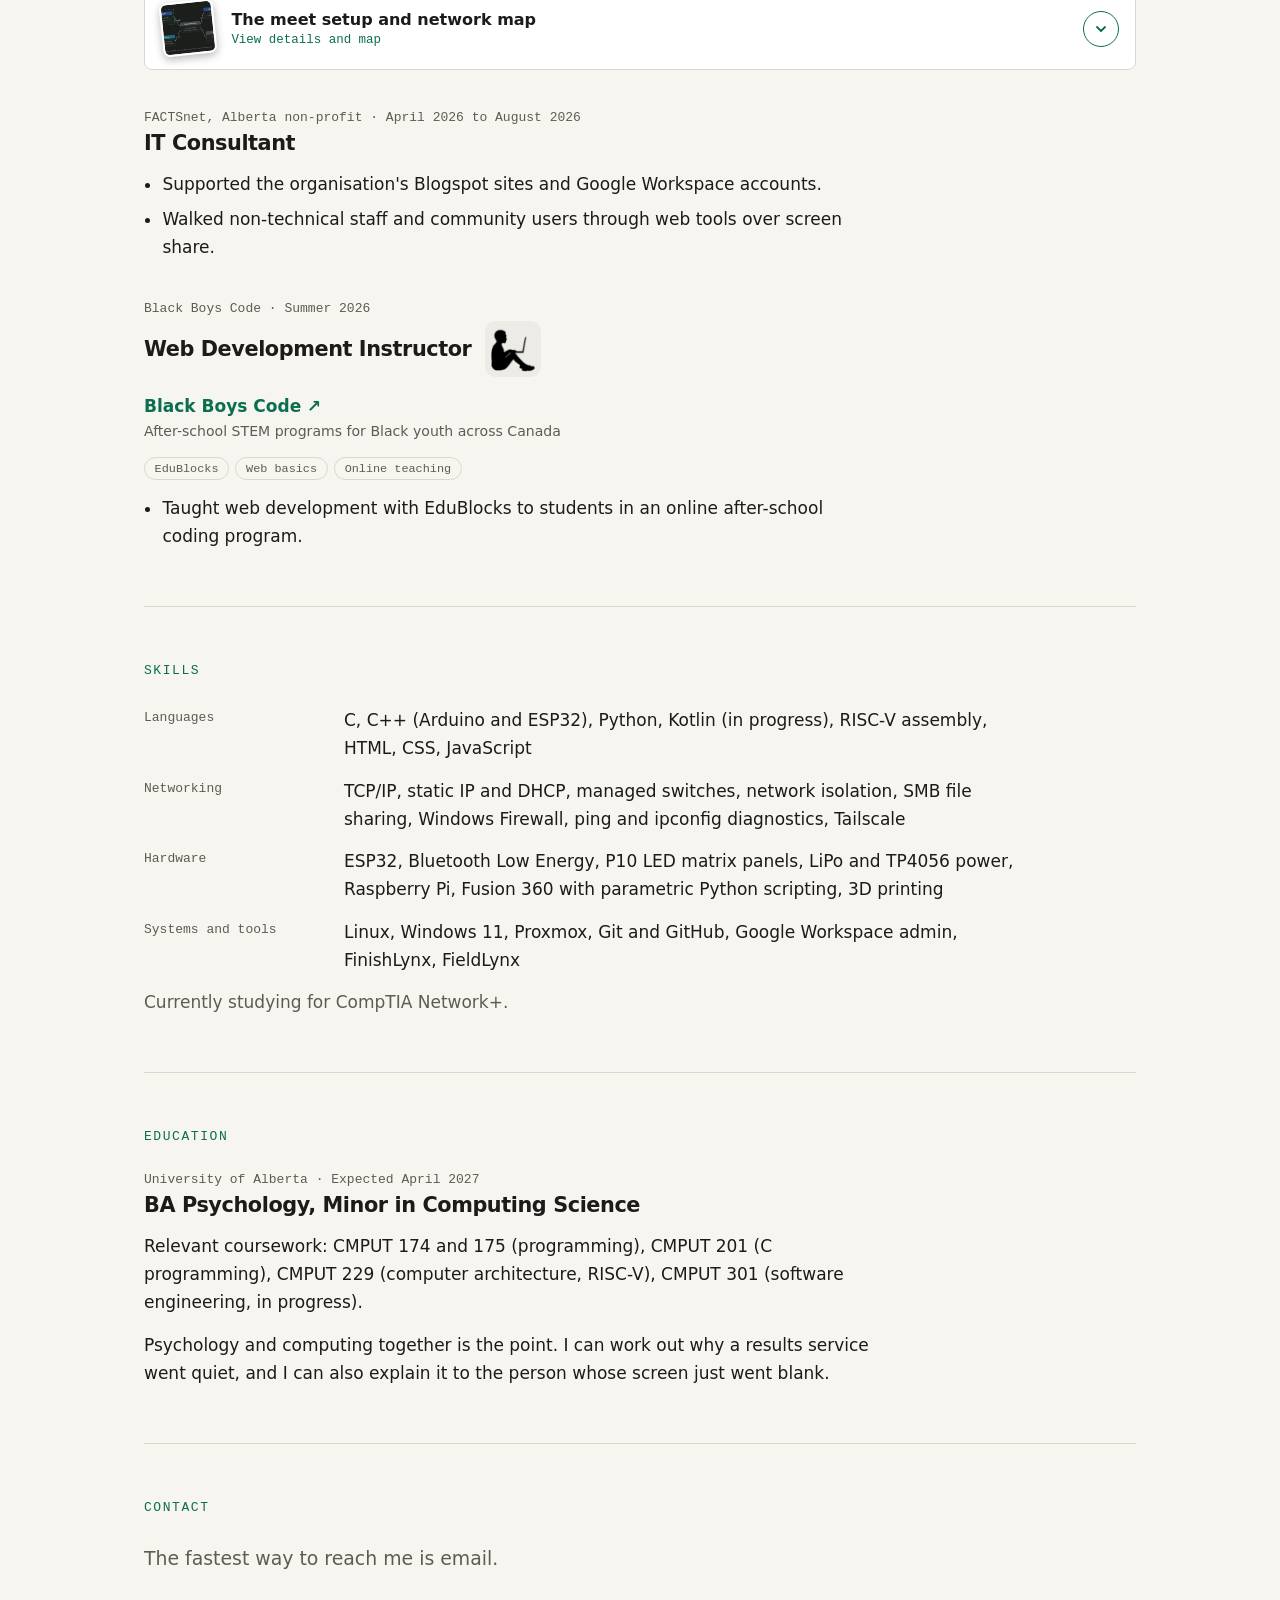
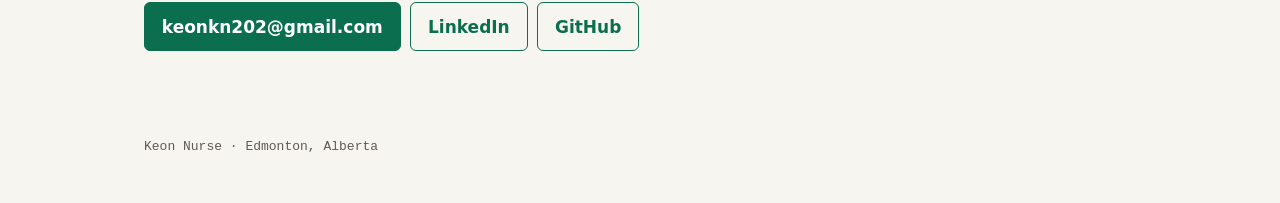
==== commit cb8f9d32: "Add map filters section to index.html" ====
--- a/index.html
+++ b/index.html
@@ -41,7 +41,8 @@
 <section id="map">
   <h2>How it connects</h2>
   <p class="lede">Psychology and computing aren't two separate things for me. Pick a dot to see what it connects to, then jump to it on the page.</p>
-<p class="lede">This graph comes from how I work in Obsidian, where every note links to others. The idea is much older. In Plato's <cite>Republic</cite>, Socrates says <q>he who can view things in their connection is a dialectician; he who cannot, is not.</q> Knowing one field is expertise. Seeing how the fields connect is closer to wisdom.</p>
+  <p class="lede">This graph comes from how I work in Obsidian, where every note links to others. The idea is much older. In Plato's <cite>Republic</cite>, Socrates says <q>he who can view things in their connection is a dialectician; he who cannot, is not.</q> Knowing one field is expertise. Seeing how the fields connect is closer to wisdom.</p>
+  <div class="map-filters" role="group" aria-label="Highlight a field">
     <button type="button" data-filter="all" aria-pressed="true">All</button>
     <button type="button" data-filter="psych" aria-pressed="false"><i class="map-dot psych"></i>Psychology</button>
     <button type="button" data-filter="comp" aria-pressed="false"><i class="map-dot comp"></i>Computing</button>
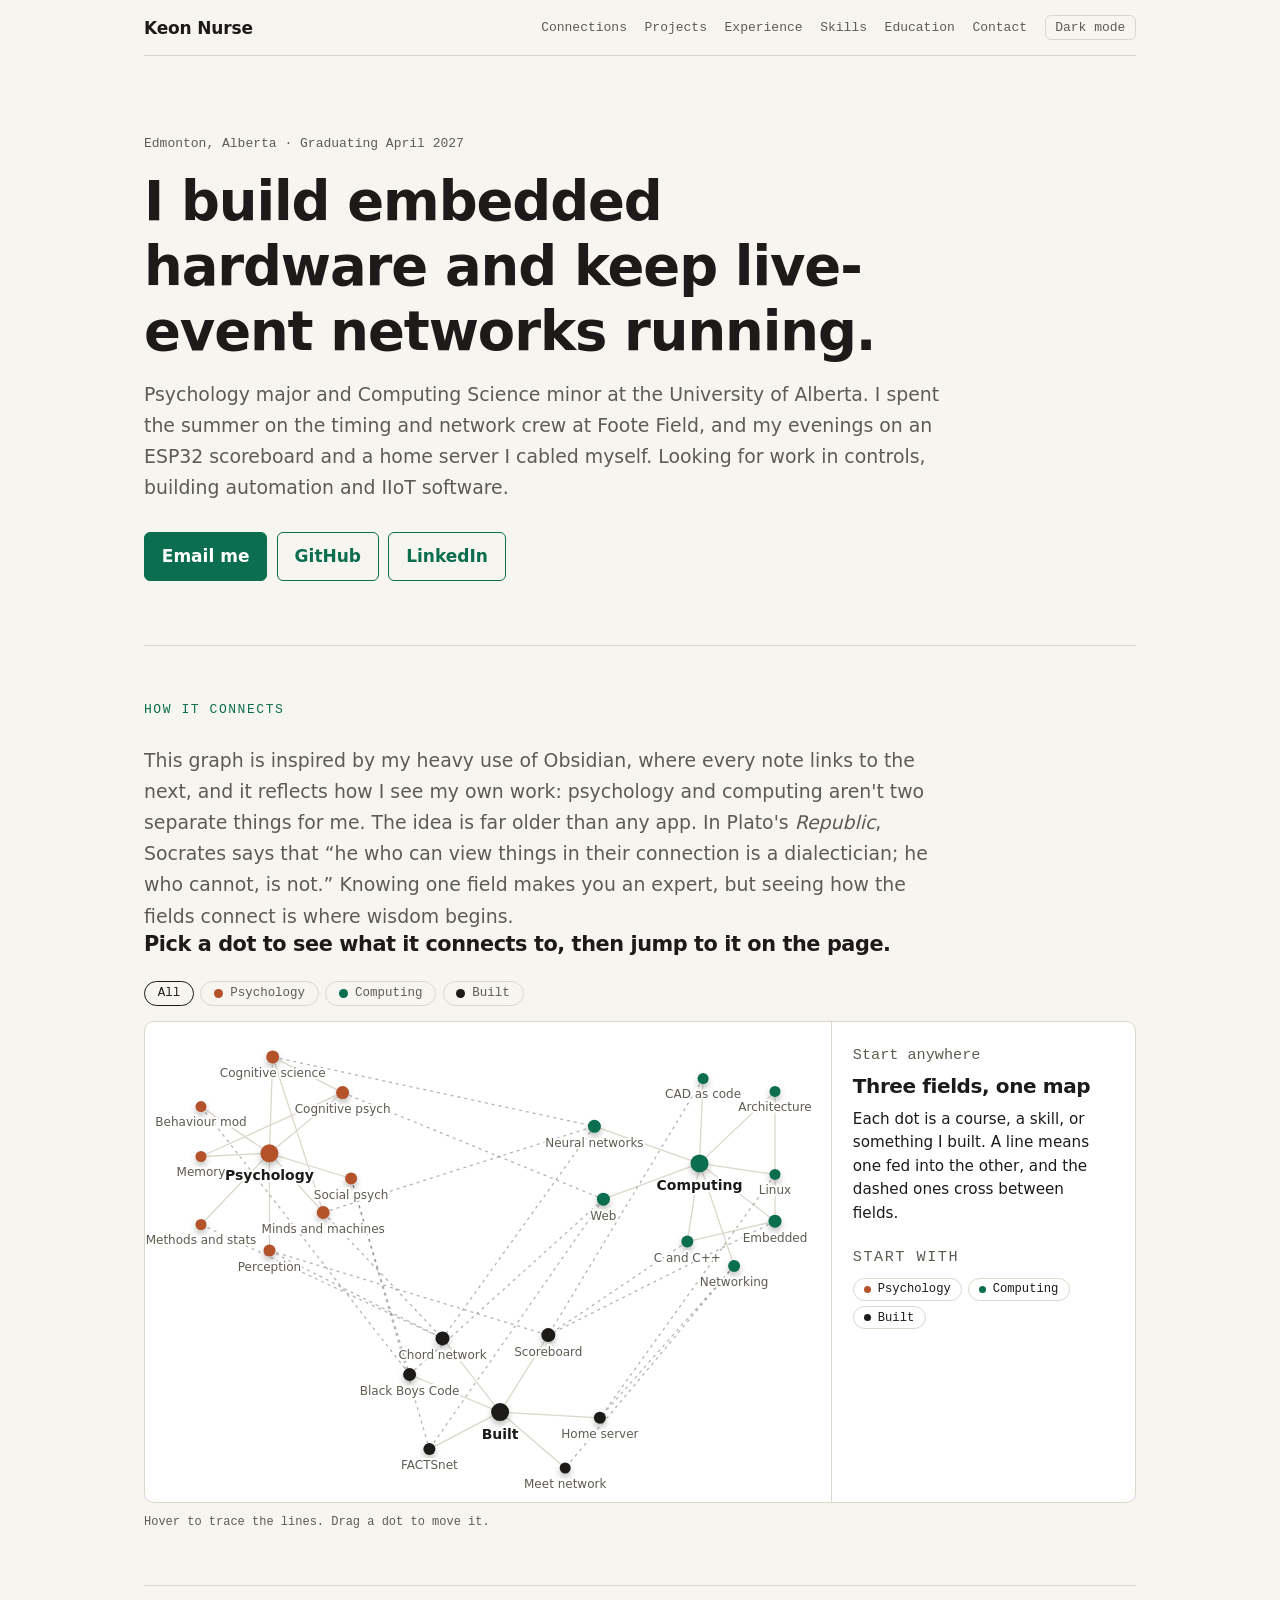
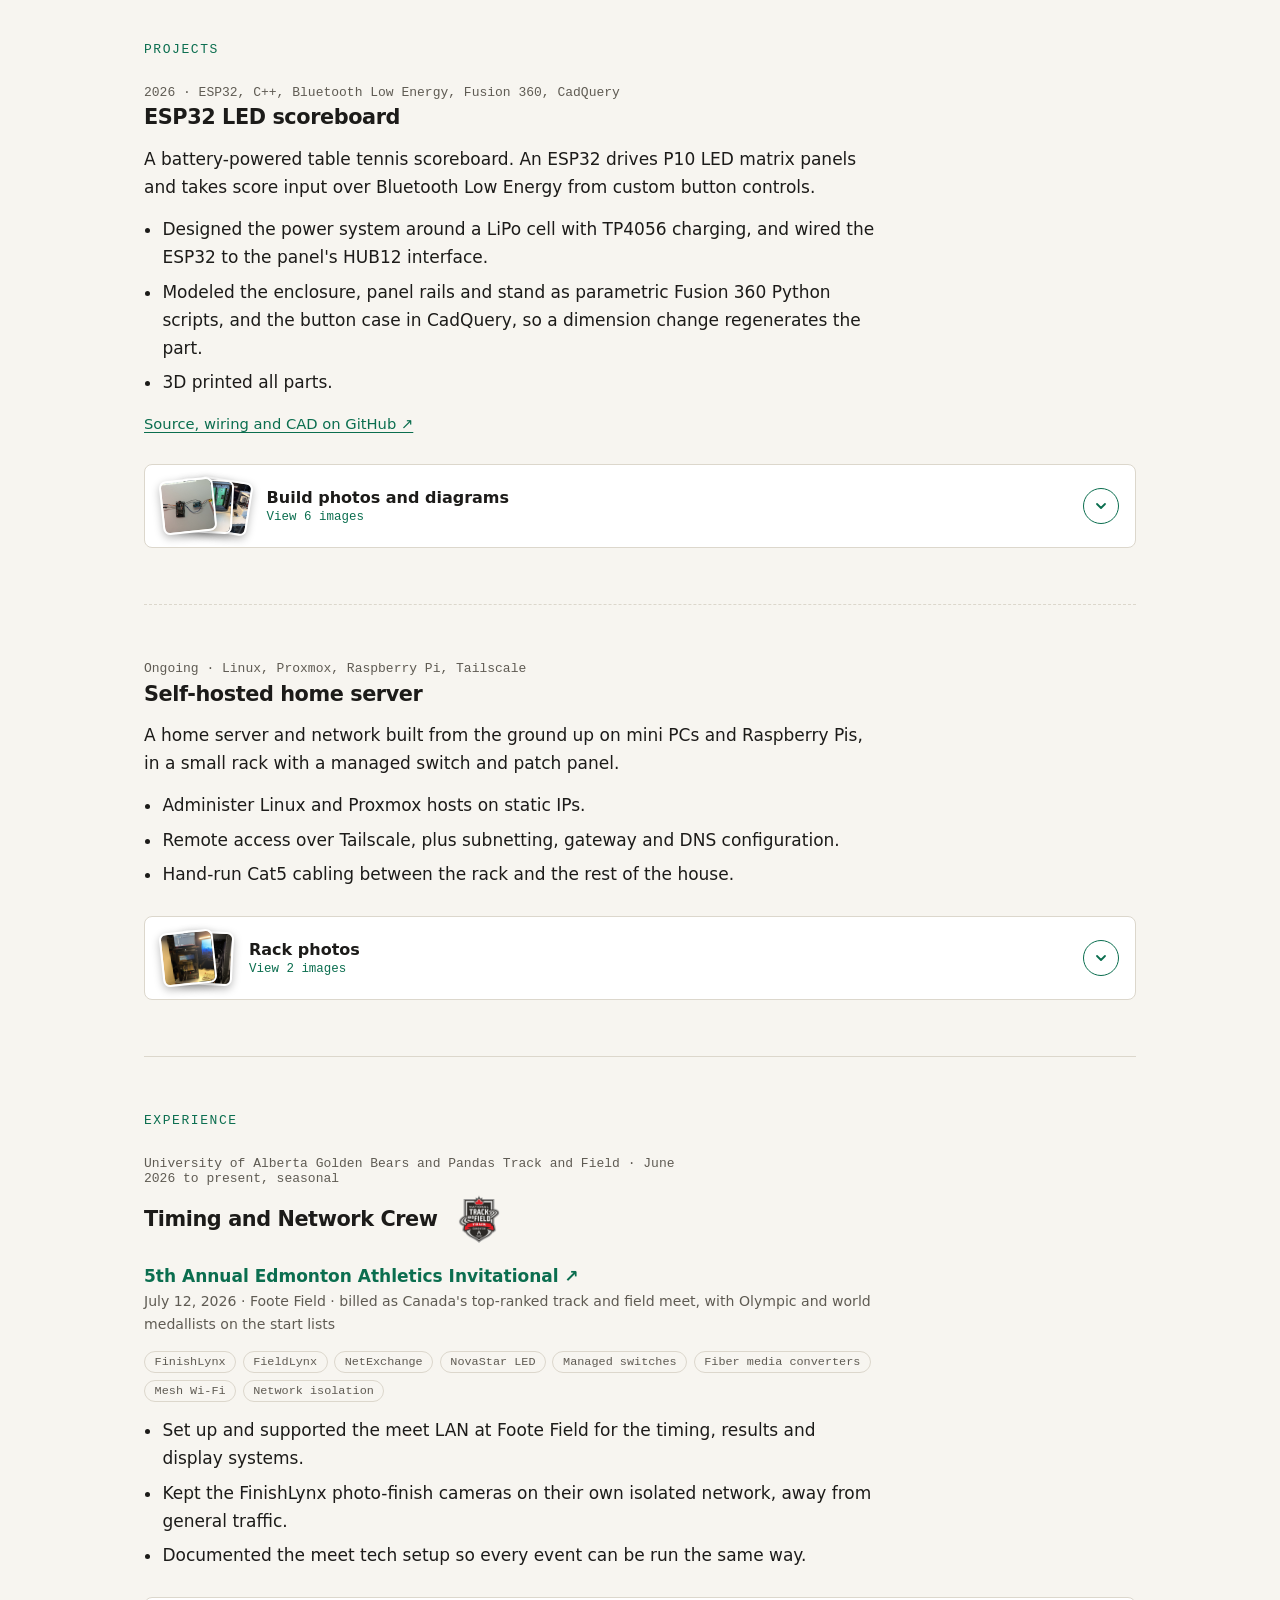
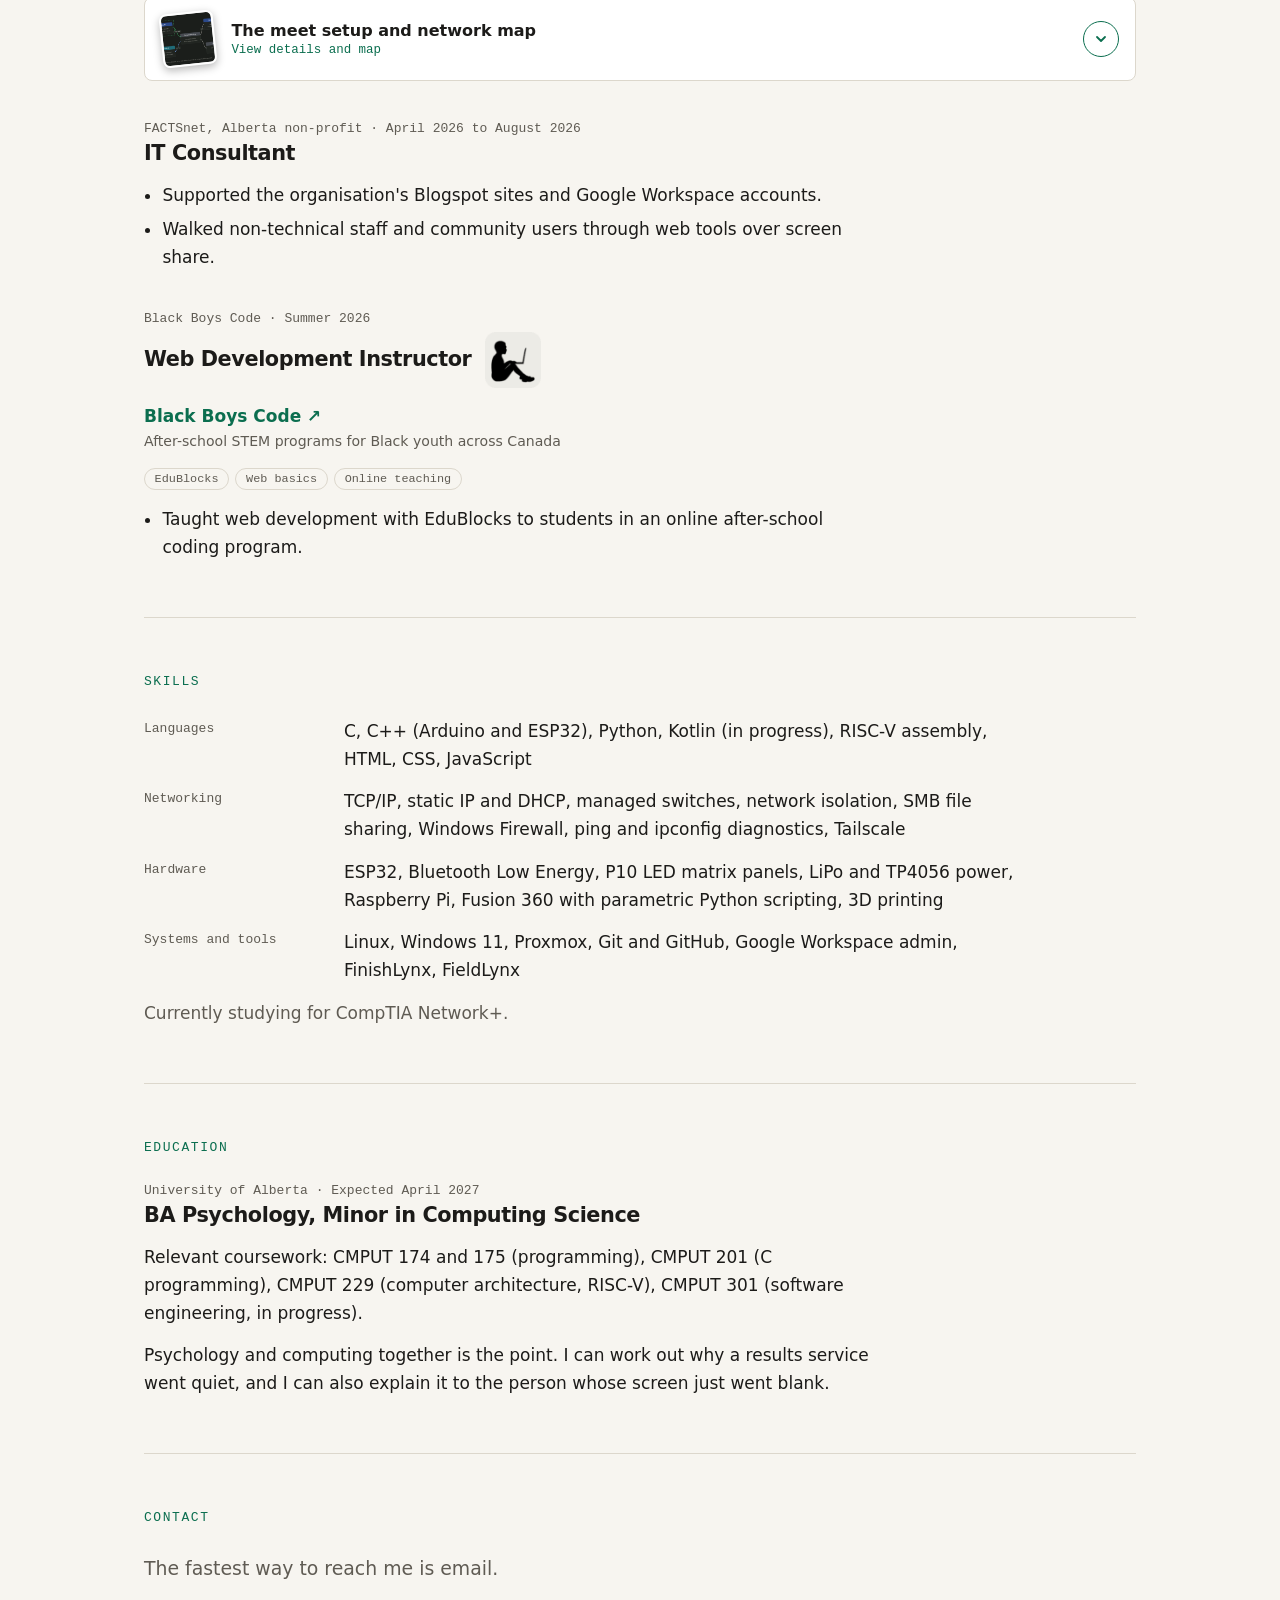
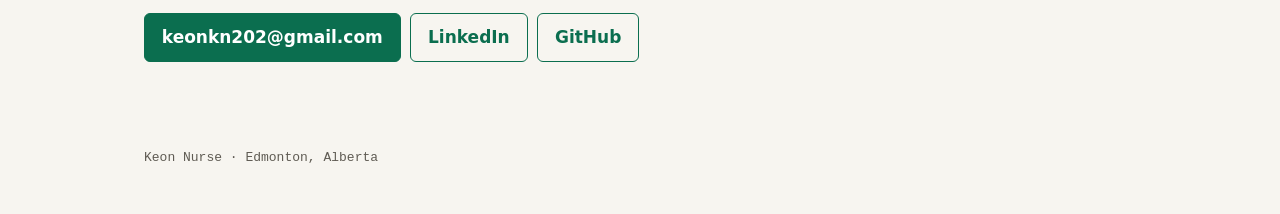
==== commit 3422d1c2: "Revise map section text for clarity and depth" ====
--- a/index.html
+++ b/index.html
@@ -40,8 +40,8 @@
 
 <section id="map">
   <h2>How it connects</h2>
-  <p class="lede">Psychology and computing aren't two separate things for me. Pick a dot to see what it connects to, then jump to it on the page.</p>
-  <p class="lede">This graph comes from how I work in Obsidian, where every note links to others. The idea is much older. In Plato's <cite>Republic</cite>, Socrates says <q>he who can view things in their connection is a dialectician; he who cannot, is not.</q> Knowing one field is expertise. Seeing how the fields connect is closer to wisdom.</p>
+  <p class="lede">This graph is inspired by my heavy use of Obsidian, where every note links to the next, and it reflects how I see my own work: psychology and computing aren't two separate things for me. The idea is far older than any app. In Plato's <cite>Republic</cite>, Socrates says that <q>he who can view things in their connection is a dialectician; he who cannot, is not.</q> Knowing one field makes you an expert, but seeing how the fields connect is where wisdom begins.</p>
+  <h3>Pick a dot to see what it connects to, then jump to it on the page.</h3>
   <div class="map-filters" role="group" aria-label="Highlight a field">
     <button type="button" data-filter="all" aria-pressed="true">All</button>
     <button type="button" data-filter="psych" aria-pressed="false"><i class="map-dot psych"></i>Psychology</button>
